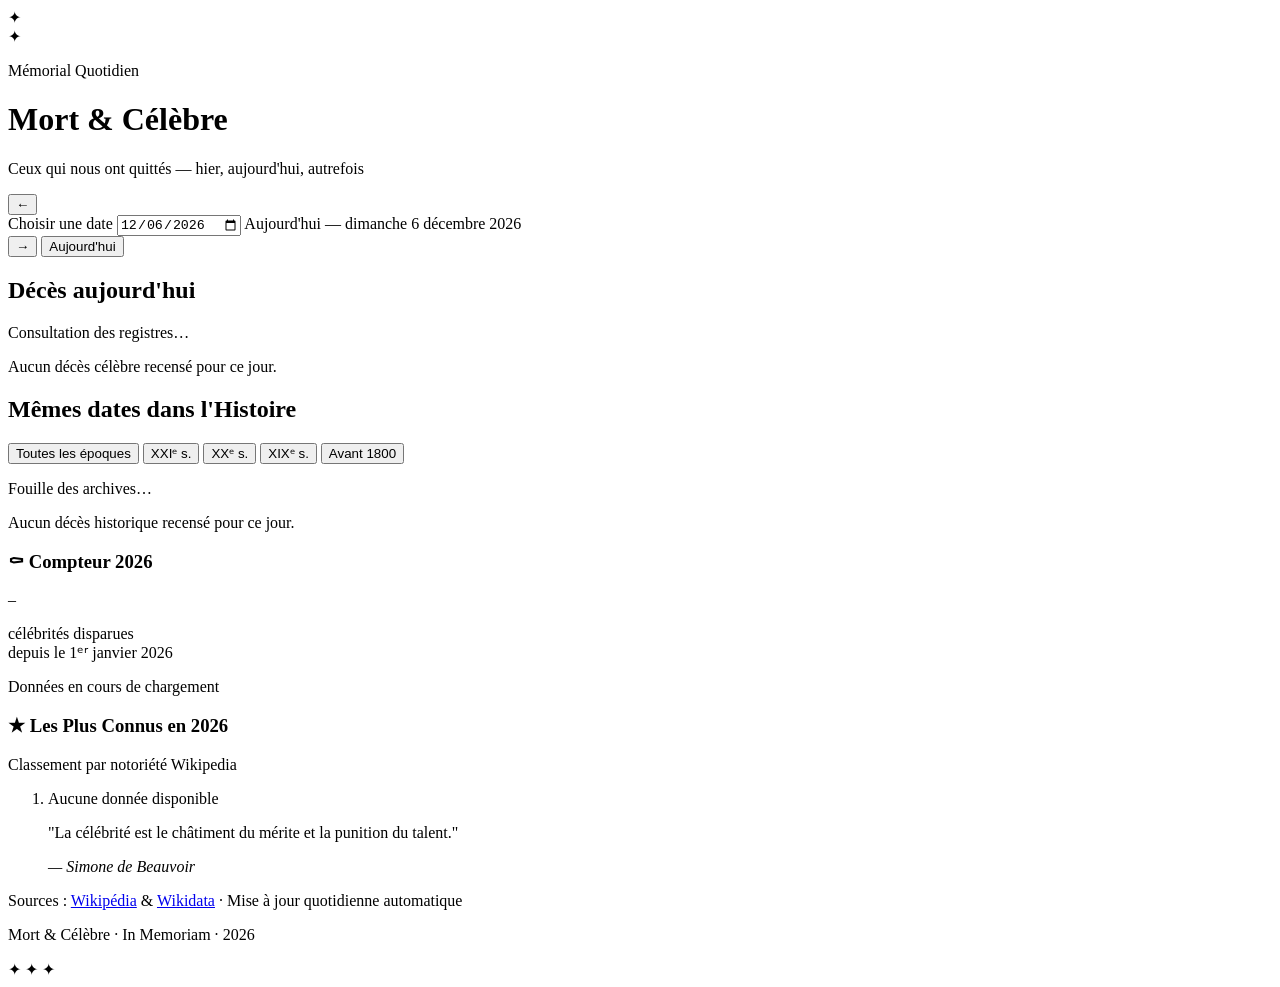
==== index.html @ 5ca5778a "Update index.html" ====
<!DOCTYPE html>
<html lang="fr">
<head>
  <meta charset="UTF-8" />
  <meta name="viewport" content="width=device-width, initial-scale=1.0" />
  <title>Mort &amp; Célèbre</title>
  <link rel="preconnect" href="https://fonts.googleapis.com" />
  <link rel="preconnect" href="https://fonts.gstatic.com" crossorigin />
  <link href="https://fonts.googleapis.com/css2?family=Playfair+Display:ital,wght@0,400;0,700;0,900;1,400;1,700&family=EB+Garamond:ital,wght@0,400;0,500;1,400&family=Cormorant+SC:wght@300;400;600&display=swap" rel="stylesheet" />
  <link rel="stylesheet" href="style.css" />
  <script async src="https://pagead2.googlesyndication.com/pagead/js/adsbygoogle.js?client=ca-pub-5509319064903881"
     crossorigin="anonymous"></script>
</head>
<body>

  <!-- Background texture -->
  <div class="noise-overlay"></div>

  <!-- HEADER -->
  <header class="site-header">
    <div class="header-ornament top-left">✦</div>
    <div class="header-ornament top-right">✦</div>
    <div class="header-rule"></div>
    <div class="header-inner">
      <p class="header-kicker">Mémorial Quotidien</p>
      <h1 class="site-title">Mort &amp; Célèbre</h1>
      <p class="header-sub">Ceux qui nous ont quittés — hier, aujourd'hui, autrefois</p>
    </div>
    <div class="header-rule"></div>
  </header>

  <!-- DATE SELECTOR BAR -->
  <nav class="date-nav">
    <div class="date-nav-inner">
      <button class="nav-btn" id="btn-prev" title="Jour précédent">&#8592;</button>
      <div class="date-display">
        <label for="date-picker" class="date-label">Choisir une date</label>
        <input type="date" id="date-picker" class="date-picker" />
        <span class="date-text" id="date-text"></span>
      </div>
      <button class="nav-btn" id="btn-next" title="Jour suivant">&#8594;</button>
      <button class="nav-btn today-btn" id="btn-today">Aujourd'hui</button>
    </div>
  </nav>

  <!-- MAIN LAYOUT -->
  <main class="main-layout">

    <!-- LEFT / CENTER COLUMN -->
    <section class="deaths-column">

      <!-- TODAY SECTION -->
      <div class="section-block" id="section-today">
        <div class="section-header">
          <div class="section-rule"></div>
          <h2 class="section-title" id="today-title">Décès aujourd'hui</h2>
          <div class="section-rule"></div>
        </div>
        <div class="loading-state" id="loading-today">
          <div class="coffin-spinner"></div>
          <p>Consultation des registres…</p>
        </div>
        <div class="cards-grid" id="cards-today"></div>
        <p class="empty-state hidden" id="empty-today">Aucun décès célèbre recensé pour ce jour.</p>
         <script>(adsbygoogle = window.adsbygoogle || []).push({});</script>
      </div>

     
      <!-- HISTORICAL SECTION -->
      <div class="section-block" id="section-history">
        <div class="section-header">
          <div class="section-rule"></div>
          <h2 class="section-title">Mêmes dates dans l'Histoire</h2>
          <div class="section-rule"></div>
        </div>
        <div class="year-filter" id="year-filter">
          <button class="year-btn active" data-century="all">Toutes les époques</button>
          <button class="year-btn" data-century="21">XXIᵉ s.</button>
          <button class="year-btn" data-century="20">XXᵉ s.</button>
          <button class="year-btn" data-century="19">XIXᵉ s.</button>
          <button class="year-btn" data-century="old">Avant 1800</button>
        </div>
        <div class="loading-state hidden" id="loading-history">
          <div class="coffin-spinner"></div>
          <p>Fouille des archives…</p>
        </div>
        <div class="timeline-list" id="timeline-history"></div>
        <p class="empty-state hidden" id="empty-history">Aucun décès historique recensé pour ce jour.</p>
      </div>

    </section>

  
    
    <aside class="sidebar">

      <!-- COUNTER 2026 -->
      <div class="sidebar-block counter-block">
        <h3 class="sidebar-title"><span class="sidebar-icon">⚰</span> Compteur 2026</h3>
        <div class="counter-display">
          <div class="counter-number" id="counter-2026">–</div>
          <p class="counter-label">célébrités disparues<br>depuis le 1ᵉʳ janvier 2026</p>
        </div>
        <div class="counter-bar-wrap">
          <div class="counter-bar" id="counter-bar"></div>
        </div>
        <p class="counter-note" id="counter-note">…</p>
      </div>

      <!-- RANKING -->
      <div class="sidebar-block ranking-block">
        <h3 class="sidebar-title"><span class="sidebar-icon">★</span> Les Plus Connus en 2026</h3>
        <p class="ranking-sub">Classement par notoriété Wikipedia</p>
        <ol class="ranking-list" id="ranking-list">
          <li class="ranking-loading">Chargement du panthéon…</li>
        </ol>
      </div>

      <!-- QUOTE -->
      <div class="sidebar-block quote-block">
        <blockquote class="memento-quote">
          <p>"La mort est le seul démocrate parfait. Elle traite chacun avec une égalité absolue."</p>
          <cite>— George Bernard Shaw</cite>
        </blockquote>
      </div>

    </aside>
  </main>

  <!-- FOOTER -->
  <footer class="site-footer">
    <div class="footer-rule"></div>
    <p>Sources : <a href="https://fr.wikipedia.org" target="_blank">Wikipédia</a> &amp; <a href="https://www.wikidata.org" target="_blank">Wikidata</a> · Mise à jour quotidienne automatique</p>
    <p class="footer-copy">Mort &amp; Célèbre · In Memoriam · <span id="footer-year"></span></p>
    <div class="footer-ornament">✦ ✦ ✦</div>
  </footer>

  <script src="app.js"></script>
</body>
</html>
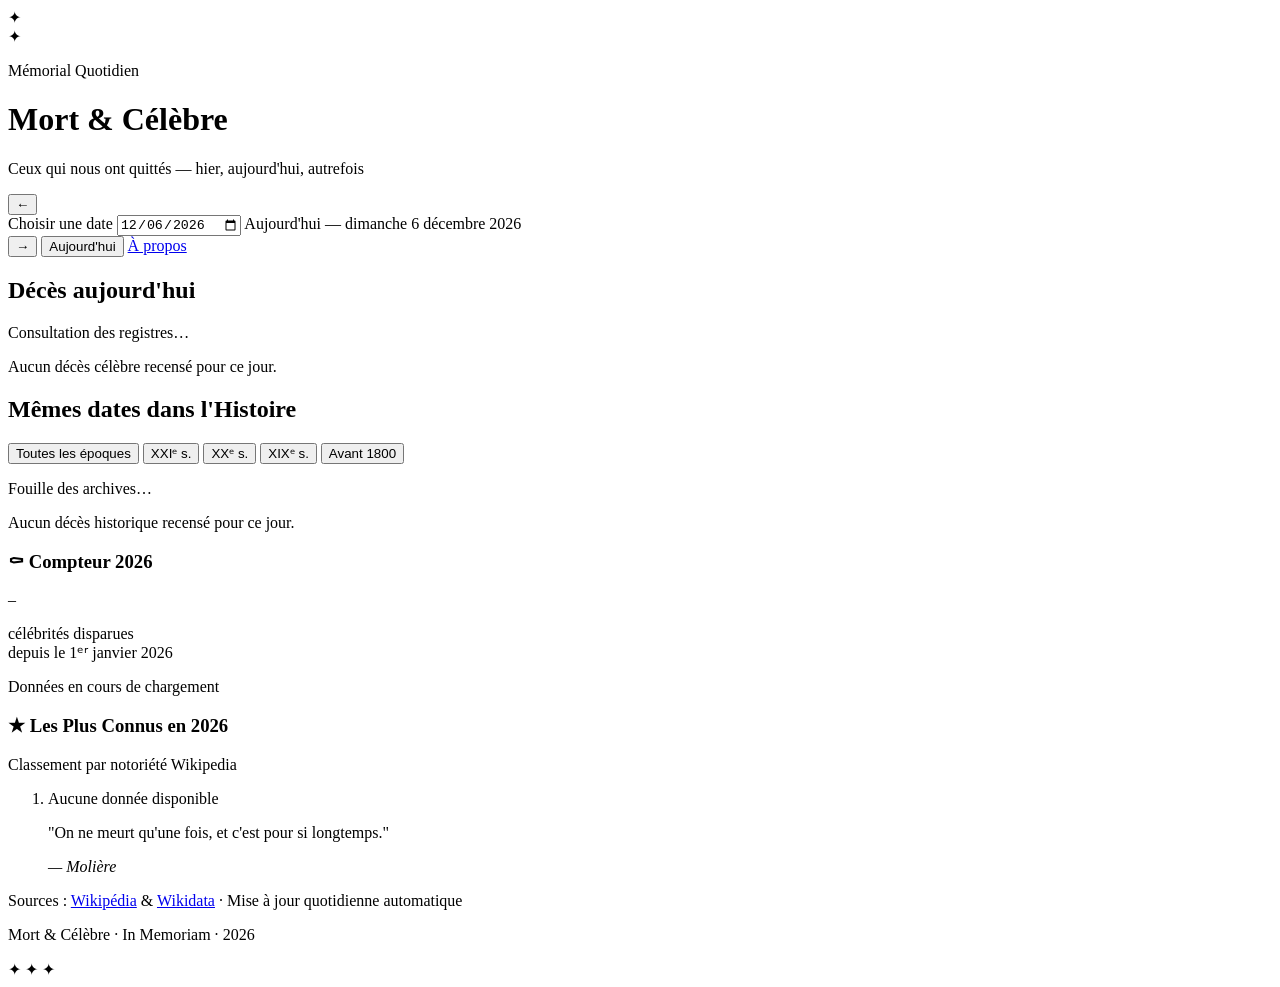
==== commit ddcd1263: "Add 'À propos' link to navigation" ====
--- a/index.html
+++ b/index.html
@@ -40,6 +40,7 @@
       </div>
       <button class="nav-btn" id="btn-next" title="Jour suivant">&#8594;</button>
       <button class="nav-btn today-btn" id="btn-today">Aujourd'hui</button>
+      <a href="a-propos.html" class="nav-btn about-btn">À propos</a>
     </div>
   </nav>
 
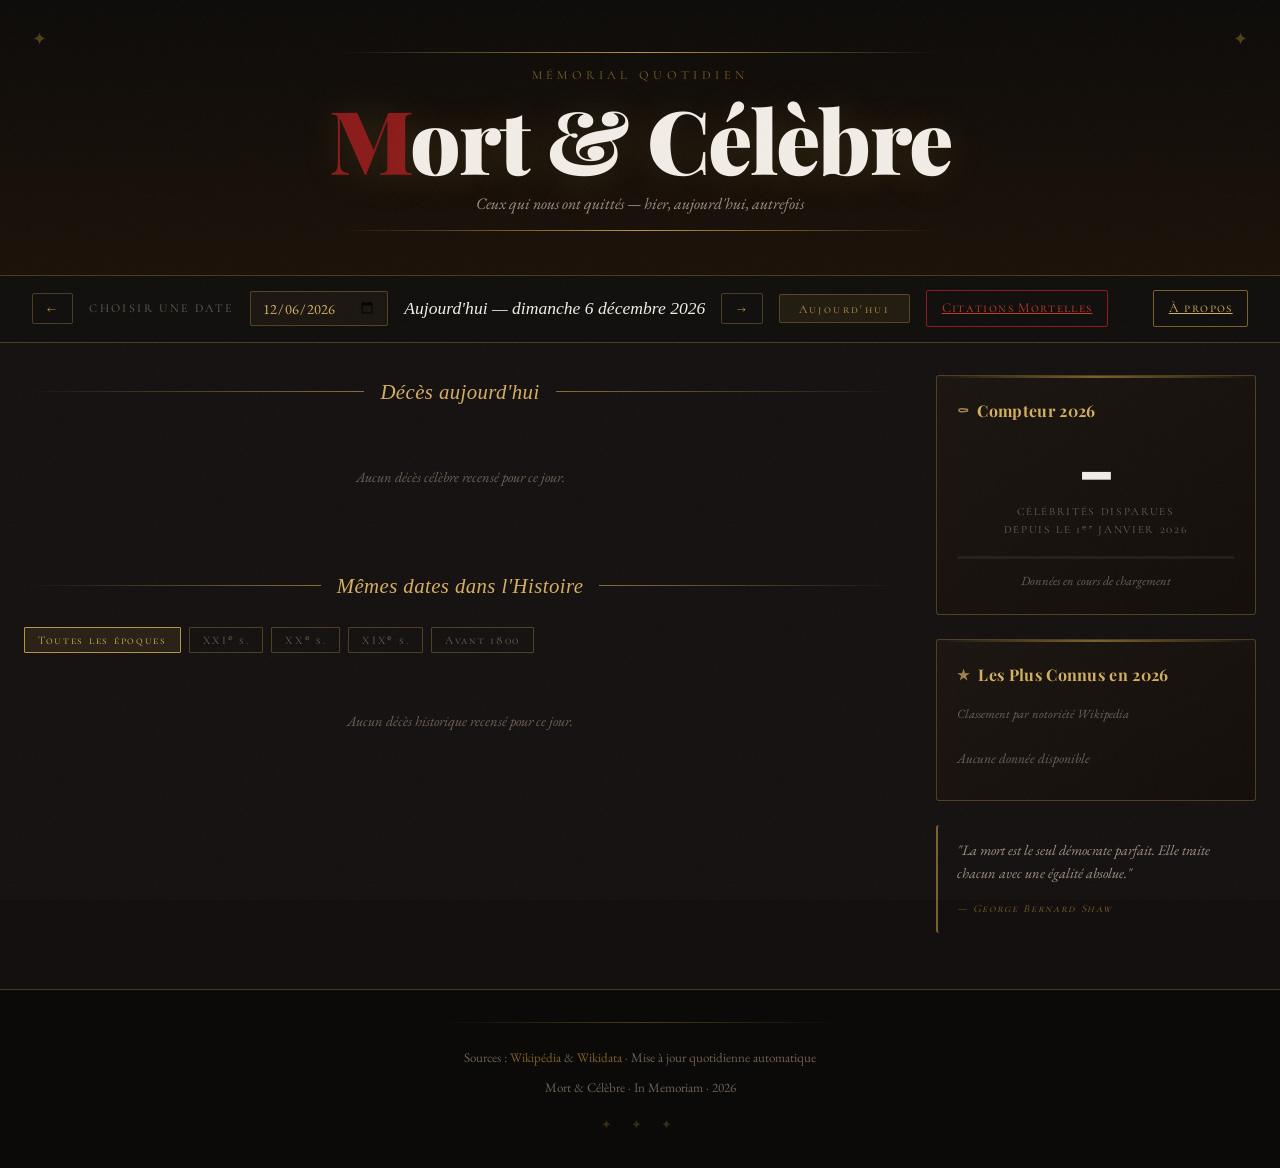
==== commit 706f3c58: "Add Google AdSense meta tag to index.html" ====
--- a/index.html
+++ b/index.html
@@ -1,6 +1,7 @@
 <!DOCTYPE html>
 <html lang="fr">
 <head>
+  <meta name="google-adsense-account" content="ca-pub-5509319064903881">
   <meta charset="UTF-8" />
   <meta name="viewport" content="width=device-width, initial-scale=1.0" />
   <title>Mort &amp; Célèbre</title>
@@ -40,6 +41,7 @@
       </div>
       <button class="nav-btn" id="btn-next" title="Jour suivant">&#8594;</button>
       <button class="nav-btn today-btn" id="btn-today">Aujourd'hui</button>
+      <a href="citations.html" class="nav-btn citations-btn">Citations Mortelles</a>
       <a href="a-propos.html" class="nav-btn about-btn">À propos</a>
     </div>
   </nav>
--- a/style.css
+++ b/style.css
@@ -0,0 +1,995 @@
+/* ============================================================
+   MORT & CÉLÈBRE — Stylesheet
+   Aesthetic: Luxury Necrology / Belle Époque Obituary
+   ============================================================ */
+
+:root {
+  --cream: #f2ede6;
+  --parchment: #e8dfc8;
+  --ink: #1a1410;
+  --dark-brown: #2c1f0f;
+  --gold: #b8943f;
+  --gold-light: #d4af60;
+  --gold-dim: #7a6128;
+  --red-death: #8b1a1a;
+  --red-light: #c0392b;
+  --gray: #6b6056;
+  --gray-light: #9e9082;
+  --border: rgba(184, 148, 63, 0.35);
+  --border-strong: rgba(184, 148, 63, 0.7);
+  --shadow: rgba(26, 20, 16, 0.25);
+  --font-display: 'Playfair Display', Georgia, serif;
+  --font-body: 'EB Garamond', Georgia, serif;
+  --font-sc: 'Cormorant SC', Georgia, serif;
+  --transition: 0.3s ease;
+}
+
+*, *::before, *::after { box-sizing: border-box; margin: 0; padding: 0; }
+
+html { scroll-behavior: smooth; }
+
+body {
+  background-color: #141010;
+  color: var(--cream);
+  font-family: var(--font-body);
+  font-size: 17px;
+  line-height: 1.65;
+  min-height: 100vh;
+  position: relative;
+  overflow-x: hidden;
+}
+
+/* Noise texture overlay */
+.noise-overlay {
+  position: fixed; inset: 0; pointer-events: none; z-index: 9999;
+  opacity: 0.04;
+  background-image: url("data:image/svg+xml,%3Csvg viewBox='0 0 256 256' xmlns='http://www.w3.org/2000/svg'%3E%3Cfilter id='noise'%3E%3CfeTurbulence type='fractalNoise' baseFrequency='0.9' numOctaves='4' stitchTiles='stitch'/%3E%3C/filter%3E%3Crect width='100%25' height='100%25' filter='url(%23noise)' opacity='1'/%3E%3C/svg%3E");
+  background-size: 180px;
+}
+
+/* ── HEADER ─────────────────────────────────────────── */
+.site-header {
+  text-align: center;
+  padding: 2.5rem 2rem 2rem;
+  background: linear-gradient(180deg, #0c0a08 0%, #1a1008 100%);
+  position: relative;
+  border-bottom: 1px solid var(--border);
+}
+
+.header-ornament {
+  position: absolute; top: 1.5rem;
+  color: var(--gold-dim); font-size: 1.1rem;
+  opacity: 0.6;
+}
+.header-ornament.top-left { left: 2rem; }
+.header-ornament.top-right { right: 2rem; }
+
+.header-rule {
+  height: 1px;
+  background: linear-gradient(90deg, transparent, var(--gold), transparent);
+  margin: 0.75rem auto;
+  max-width: 600px;
+}
+
+.header-kicker {
+  font-family: var(--font-sc);
+  font-size: 0.78rem;
+  letter-spacing: 0.35em;
+  color: var(--gold-dim);
+  text-transform: uppercase;
+  margin-bottom: 0.6rem;
+}
+
+.site-title {
+  font-family: var(--font-display);
+  font-size: clamp(2.8rem, 7vw, 5.5rem);
+  font-weight: 900;
+  line-height: 1;
+  letter-spacing: -0.02em;
+  color: var(--cream);
+  text-shadow: 0 2px 40px rgba(184,148,63,0.2);
+}
+.site-title::first-letter { color: var(--red-death); }
+
+.header-sub {
+  font-family: var(--font-body);
+  font-style: italic;
+  color: var(--gray-light);
+  font-size: 1rem;
+  margin-top: 0.5rem;
+}
+
+/* ── DATE NAV ────────────────────────────────────────── */
+.date-nav {
+  background: #100e0c;
+  border-bottom: 1px solid var(--border);
+  padding: 0.9rem 2rem;
+  position: sticky; top: 0; z-index: 100;
+  backdrop-filter: blur(8px);
+}
+
+.date-nav-inner {
+  max-width: 1300px;
+  margin: 0 auto;
+  display: flex;
+  align-items: center;
+  gap: 1rem;
+  justify-content: center;
+  flex-wrap: wrap;
+}
+
+.nav-btn {
+  background: transparent;
+  border: 1px solid var(--border);
+  color: var(--gold);
+  font-family: var(--font-sc);
+  font-size: 0.85rem;
+  letter-spacing: 0.1em;
+  padding: 0.4rem 0.9rem;
+  cursor: pointer;
+  transition: var(--transition);
+  border-radius: 2px;
+}
+.nav-btn:hover { background: var(--gold); color: var(--ink); border-color: var(--gold); }
+
+.today-btn {
+  font-size: 0.75rem;
+  letter-spacing: 0.2em;
+  padding: 0.4rem 1.2rem;
+  background: rgba(184,148,63,0.1);
+}
+
+.date-display {
+  display: flex; align-items: center; gap: 1rem; flex-wrap: wrap; justify-content: center;
+}
+
+.date-label {
+  font-family: var(--font-sc);
+  font-size: 0.75rem;
+  letter-spacing: 0.2em;
+  color: var(--gray);
+  text-transform: uppercase;
+}
+
+.date-picker {
+  background: #1a1510;
+  border: 1px solid var(--border);
+  color: var(--gold-light);
+  font-family: var(--font-body);
+  font-size: 0.9rem;
+  padding: 0.35rem 0.7rem;
+  border-radius: 2px;
+  outline: none;
+  cursor: pointer;
+}
+.date-picker:focus { border-color: var(--gold); }
+
+.date-text {
+  font-family: var(--font-display);
+  font-size: 1.1rem;
+  font-style: italic;
+  color: var(--cream);
+  min-width: 220px;
+  text-align: center;
+}
+
+/* ── MAIN LAYOUT ─────────────────────────────────────── */
+.main-layout {
+  max-width: 1300px;
+  margin: 0 auto;
+  padding: 2rem 1.5rem;
+  display: grid;
+  grid-template-columns: 1fr 320px;
+  gap: 2.5rem;
+  align-items: start;
+}
+
+@media (max-width: 960px) {
+  .main-layout { grid-template-columns: 1fr; }
+  .sidebar { display: contents; }
+  .counter-block, .ranking-block { order: -1; }
+}
+
+/* ── SECTION BLOCKS ──────────────────────────────────── */
+.section-block {
+  margin-bottom: 3rem;
+}
+
+.section-header {
+  display: flex; align-items: center; gap: 1rem;
+  margin-bottom: 1.5rem;
+}
+
+.section-rule {
+  flex: 1; height: 1px;
+  background: linear-gradient(90deg, transparent, var(--border-strong));
+}
+.section-rule:last-child {
+  background: linear-gradient(90deg, var(--border-strong), transparent);
+}
+
+.section-title {
+  font-family: var(--font-display);
+  font-size: 1.3rem;
+  font-weight: 400;
+  font-style: italic;
+  color: var(--gold-light);
+  white-space: nowrap;
+  letter-spacing: 0.02em;
+}
+
+/* ── LOADING ─────────────────────────────────────────── */
+.loading-state {
+  text-align: center;
+  padding: 3rem 1rem;
+  color: var(--gray);
+  font-style: italic;
+}
+
+.coffin-spinner {
+  width: 28px; height: 28px;
+  border: 2px solid var(--border);
+  border-top-color: var(--gold);
+  border-radius: 50%;
+  margin: 0 auto 1rem;
+  animation: spin 1.2s linear infinite;
+}
+@keyframes spin { to { transform: rotate(360deg); } }
+
+.hidden { display: none !important; }
+
+/* ── CARDS GRID (today's deaths) ─────────────────────── */
+.cards-grid {
+  display: grid;
+  grid-template-columns: repeat(auto-fill, minmax(240px, 1fr));
+  gap: 1.25rem;
+}
+
+.death-card {
+  background: linear-gradient(145deg, #1e1810, #150f0a);
+  border: 1px solid var(--border);
+  border-radius: 3px;
+  overflow: hidden;
+  transition: var(--transition);
+  cursor: pointer;
+  position: relative;
+  animation: fadeUp 0.5s ease both;
+}
+.death-card:hover {
+  border-color: var(--gold);
+  transform: translateY(-2px);
+  box-shadow: 0 8px 32px rgba(0,0,0,0.5), 0 0 0 1px var(--gold-dim);
+}
+
+@keyframes fadeUp {
+  from { opacity: 0; transform: translateY(12px); }
+  to   { opacity: 1; transform: translateY(0); }
+}
+
+.card-img-wrap {
+  height: 160px;
+  background: #0c0a08;
+  overflow: hidden;
+  display: flex; align-items: center; justify-content: center;
+  position: relative;
+}
+.card-img-wrap::after {
+  content: '';
+  position: absolute; inset: 0;
+  background: linear-gradient(to bottom, transparent 50%, rgba(14,10,6,0.9));
+}
+.card-img {
+  width: 100%; height: 100%;
+  object-fit: cover; object-position: top;
+  filter: grayscale(30%) contrast(1.05);
+  transition: transform 0.6s ease;
+}
+.death-card:hover .card-img { transform: scale(1.05); }
+.card-img-placeholder {
+  font-size: 3.5rem;
+  opacity: 0.18;
+  color: var(--gold);
+  font-family: var(--font-display);
+}
+
+.card-body { padding: 1rem; }
+
+.card-name {
+  font-family: var(--font-display);
+  font-size: 1.1rem;
+  font-weight: 700;
+  color: var(--cream);
+  margin-bottom: 0.2rem;
+  line-height: 1.2;
+}
+
+.card-dates {
+  font-family: var(--font-sc);
+  font-size: 0.72rem;
+  letter-spacing: 0.15em;
+  color: var(--gold-dim);
+  margin-bottom: 0.5rem;
+}
+
+.card-desc {
+  font-size: 0.85rem;
+  color: var(--gray-light);
+  font-style: italic;
+  line-height: 1.4;
+  display: -webkit-box;
+  -webkit-line-clamp: 3;
+  -webkit-box-orient: vertical;
+  overflow: hidden;
+}
+
+.card-tag {
+  display: inline-block;
+  margin-top: 0.6rem;
+  font-family: var(--font-sc);
+  font-size: 0.65rem;
+  letter-spacing: 0.18em;
+  color: var(--gold-dim);
+  border: 1px solid var(--gold-dim);
+  padding: 0.1rem 0.5rem;
+  border-radius: 1px;
+  opacity: 0.7;
+}
+
+/* ── YEAR FILTER ─────────────────────────────────────── */
+.year-filter {
+  display: flex; flex-wrap: wrap; gap: 0.5rem;
+  margin-bottom: 1.5rem;
+}
+
+.year-btn {
+  background: transparent;
+  border: 1px solid var(--border);
+  color: var(--gray);
+  font-family: var(--font-sc);
+  font-size: 0.72rem;
+  letter-spacing: 0.15em;
+  padding: 0.3rem 0.8rem;
+  cursor: pointer;
+  transition: var(--transition);
+  border-radius: 1px;
+}
+.year-btn:hover { color: var(--gold); border-color: var(--gold-dim); }
+.year-btn.active { background: rgba(184,148,63,0.12); color: var(--gold-light); border-color: var(--gold); }
+
+/* ── TIMELINE LIST (historical) ──────────────────────── */
+.timeline-list { position: relative; padding-left: 2rem; }
+.timeline-list::before {
+  content: '';
+  position: absolute;
+  left: 7px; top: 0; bottom: 0;
+  width: 1px;
+  background: linear-gradient(to bottom, var(--border), transparent);
+}
+
+.timeline-entry {
+  position: relative;
+  padding: 0 0 1.5rem 1.2rem;
+  animation: fadeUp 0.4s ease both;
+}
+.timeline-entry::before {
+  content: '';
+  position: absolute;
+  left: -1.63rem; top: 0.45rem;
+  width: 7px; height: 7px;
+  background: var(--gold-dim);
+  border-radius: 50%;
+  border: 2px solid #141010;
+  transition: var(--transition);
+}
+.timeline-entry:hover::before { background: var(--gold); }
+
+.timeline-year {
+  font-family: var(--font-sc);
+  font-size: 0.75rem;
+  letter-spacing: 0.2em;
+  color: var(--gold-dim);
+  margin-bottom: 0.2rem;
+}
+
+.timeline-name {
+  font-family: var(--font-display);
+  font-size: 1.05rem;
+  font-weight: 700;
+  color: var(--cream);
+  cursor: pointer;
+  transition: var(--transition);
+}
+.timeline-name:hover { color: var(--gold-light); }
+
+.timeline-info {
+  font-size: 0.85rem;
+  color: var(--gray);
+  font-style: italic;
+  margin-top: 0.1rem;
+}
+
+.timeline-age {
+  font-family: var(--font-sc);
+  font-size: 0.7rem;
+  color: var(--red-death);
+  letter-spacing: 0.12em;
+  opacity: 0.8;
+}
+
+/* ── SIDEBAR ─────────────────────────────────────────── */
+.sidebar { position: sticky; top: 72px; }
+
+.sidebar-block {
+  background: linear-gradient(145deg, #1a1410, #120d09);
+  border: 1px solid var(--border);
+  border-radius: 3px;
+  padding: 1.4rem 1.25rem;
+  margin-bottom: 1.5rem;
+  position: relative;
+}
+.sidebar-block::before {
+  content: '';
+  position: absolute; top: 0; left: 0; right: 0;
+  height: 2px;
+  background: linear-gradient(90deg, transparent, var(--gold-dim), transparent);
+}
+
+.sidebar-title {
+  font-family: var(--font-display);
+  font-size: 1rem;
+  font-weight: 700;
+  color: var(--gold-light);
+  letter-spacing: 0.02em;
+  margin-bottom: 1rem;
+  display: flex; align-items: center; gap: 0.5rem;
+}
+
+.sidebar-icon { font-size: 0.9rem; opacity: 0.7; }
+
+/* Counter */
+.counter-display { text-align: center; margin-bottom: 1rem; }
+
+.counter-number {
+  font-family: var(--font-display);
+  font-size: 3.5rem;
+  font-weight: 900;
+  color: var(--cream);
+  line-height: 1;
+  letter-spacing: -0.03em;
+}
+
+.counter-label {
+  font-family: var(--font-sc);
+  font-size: 0.7rem;
+  letter-spacing: 0.15em;
+  color: var(--gray);
+  text-transform: uppercase;
+  margin-top: 0.4rem;
+}
+
+.counter-bar-wrap {
+  height: 3px;
+  background: rgba(255,255,255,0.06);
+  border-radius: 2px;
+  overflow: hidden;
+  margin: 0.75rem 0;
+}
+.counter-bar {
+  height: 100%;
+  background: linear-gradient(90deg, var(--gold-dim), var(--gold));
+  border-radius: 2px;
+  transition: width 1.2s ease;
+  width: 0%;
+}
+
+.counter-note {
+  font-size: 0.78rem;
+  color: var(--gray);
+  font-style: italic;
+  text-align: center;
+}
+
+/* Ranking */
+.ranking-sub {
+  font-size: 0.78rem;
+  color: var(--gray);
+  font-style: italic;
+  margin-bottom: 0.9rem;
+}
+
+.ranking-list {
+  list-style: none;
+  counter-reset: rank;
+}
+
+.ranking-item {
+  counter-increment: rank;
+  display: flex; align-items: flex-start; gap: 0.6rem;
+  padding: 0.65rem 0;
+  border-bottom: 1px solid rgba(184,148,63,0.1);
+  animation: fadeUp 0.4s ease both;
+  cursor: pointer;
+  transition: var(--transition);
+}
+.ranking-item:last-child { border-bottom: none; }
+.ranking-item:hover { background: rgba(184,148,63,0.04); margin: 0 -1.25rem; padding: 0.65rem 1.25rem; }
+
+.ranking-item::before {
+  content: counter(rank);
+  font-family: var(--font-display);
+  font-size: 0.78rem;
+  font-weight: 700;
+  color: var(--gold-dim);
+  min-width: 1.4rem;
+  text-align: right;
+  padding-top: 0.05rem;
+  opacity: 0.6;
+}
+.ranking-item:nth-child(1)::before { color: var(--gold-light); opacity: 1; font-size: 0.9rem; }
+.ranking-item:nth-child(2)::before { opacity: 0.9; }
+.ranking-item:nth-child(3)::before { opacity: 0.8; }
+
+.rank-avatar {
+  width: 36px; height: 36px;
+  border-radius: 50%;
+  background: #0c0a08;
+  overflow: hidden;
+  flex-shrink: 0;
+  border: 1px solid var(--border);
+}
+.rank-avatar img { width: 100%; height: 100%; object-fit: cover; filter: grayscale(40%); }
+.rank-avatar-placeholder {
+  width: 100%; height: 100%;
+  display: flex; align-items: center; justify-content: center;
+  font-size: 1rem;
+  color: var(--gold-dim);
+  opacity: 0.5;
+}
+
+.rank-info { flex: 1; min-width: 0; }
+.rank-name {
+  font-family: var(--font-display);
+  font-size: 0.9rem;
+  font-weight: 700;
+  color: var(--cream);
+  line-height: 1.2;
+  white-space: nowrap;
+  overflow: hidden;
+  text-overflow: ellipsis;
+}
+.rank-detail {
+  font-size: 0.75rem;
+  color: var(--gray);
+  font-style: italic;
+}
+
+.ranking-loading {
+  color: var(--gray);
+  font-style: italic;
+  font-size: 0.85rem;
+  padding: 0.5rem 0;
+}
+
+/* Quote block */
+.quote-block { background: transparent; border: none; border-left: 2px solid var(--gold-dim); padding: 0.8rem 1.2rem; }
+.quote-block::before { display: none; }
+.memento-quote p {
+  font-family: var(--font-body);
+  font-style: italic;
+  font-size: 0.9rem;
+  color: var(--gray-light);
+  line-height: 1.6;
+  margin-bottom: 0.5rem;
+}
+.memento-quote cite {
+  font-family: var(--font-sc);
+  font-size: 0.7rem;
+  letter-spacing: 0.15em;
+  color: var(--gold-dim);
+}
+
+/* Empty state */
+.empty-state {
+  text-align: center;
+  padding: 2rem 1rem;
+  color: var(--gray);
+  font-style: italic;
+  font-size: 0.9rem;
+}
+
+/* ── FOOTER ──────────────────────────────────────────── */
+.site-footer {
+  text-align: center;
+  padding: 2rem;
+  border-top: 1px solid var(--border);
+  background: #0c0a08;
+  color: var(--gray);
+  font-size: 0.82rem;
+}
+.site-footer a { color: var(--gold-dim); text-decoration: none; }
+.site-footer a:hover { color: var(--gold); }
+.footer-rule { height: 1px; background: linear-gradient(90deg, transparent, var(--border), transparent); margin: 0 auto 1.5rem; max-width: 400px; }
+.footer-copy { margin-top: 0.5rem; }
+.footer-ornament { margin-top: 1rem; color: var(--gold-dim); letter-spacing: 0.5rem; opacity: 0.4; }
+
+/* ── MODAL ───────────────────────────────────────────── */
+.modal-backdrop {
+  position: fixed; inset: 0; z-index: 1000;
+  background: rgba(10,7,5,0.88);
+  backdrop-filter: blur(4px);
+  display: flex; align-items: center; justify-content: center;
+  padding: 2rem;
+  animation: fadeIn 0.2s ease;
+}
+@keyframes fadeIn { from { opacity: 0; } }
+
+.modal {
+  background: linear-gradient(145deg, #1e1810, #150f0a);
+  border: 1px solid var(--border);
+  border-radius: 4px;
+  max-width: 600px;
+  width: 100%;
+  max-height: 80vh;
+  overflow-y: auto;
+  position: relative;
+  animation: slideUp 0.3s ease;
+  box-shadow: 0 20px 80px rgba(0,0,0,0.8);
+}
+@keyframes slideUp { from { transform: translateY(20px); opacity: 0; } }
+
+.modal-close {
+  position: absolute; top: 1rem; right: 1rem;
+  background: transparent;
+  border: 1px solid var(--border);
+  color: var(--gray);
+  width: 32px; height: 32px;
+  border-radius: 2px;
+  cursor: pointer;
+  font-size: 1rem;
+  transition: var(--transition);
+  display: flex; align-items: center; justify-content: center;
+}
+.modal-close:hover { border-color: var(--gold); color: var(--gold); }
+
+.modal-img-wrap {
+  height: 220px; overflow: hidden; position: relative;
+  background: #0c0a08;
+}
+.modal-img-wrap::after {
+  content: '';
+  position: absolute; inset: 0;
+  background: linear-gradient(to bottom, transparent 40%, #1e1810);
+}
+.modal-img { width: 100%; height: 100%; object-fit: cover; object-position: top; filter: grayscale(20%); }
+
+.modal-body { padding: 1.5rem 1.75rem 2rem; }
+
+.modal-name {
+  font-family: var(--font-display);
+  font-size: 1.8rem;
+  font-weight: 900;
+  color: var(--cream);
+  margin-bottom: 0.3rem;
+}
+
+.modal-dates {
+  font-family: var(--font-sc);
+  font-size: 0.8rem;
+  letter-spacing: 0.2em;
+  color: var(--gold-dim);
+  margin-bottom: 1rem;
+}
+
+.modal-desc {
+  font-size: 0.95rem;
+  color: var(--gray-light);
+  line-height: 1.7;
+  font-style: italic;
+}
+
+.modal-link {
+  display: inline-block;
+  margin-top: 1.2rem;
+  font-family: var(--font-sc);
+  font-size: 0.75rem;
+  letter-spacing: 0.2em;
+  color: var(--gold);
+  text-decoration: none;
+  border-bottom: 1px solid var(--gold-dim);
+  padding-bottom: 0.1rem;
+  transition: var(--transition);
+}
+.modal-link:hover { color: var(--gold-light); border-color: var(--gold); }
+
+/* ── RESPONSIVE ──────────────────────────────────────── */
+@media (max-width: 640px) {
+  .cards-grid { grid-template-columns: 1fr; }
+  .site-title { font-size: 2.6rem; }
+  .date-text { min-width: auto; }
+}
+
+/* Scrollbar */
+::-webkit-scrollbar { width: 6px; }
+::-webkit-scrollbar-track { background: #0c0a08; }
+::-webkit-scrollbar-thumb { background: var(--gold-dim); border-radius: 3px; }
+::-webkit-scrollbar-thumb:hover { background: var(--gold); }
+
+
+
+/* ── BOUTON À PROPOS ─────────────────────────────────── */
+.about-btn {
+  margin-left: auto;
+  border-color: var(--gold-dim);
+  color: var(--gold-light);
+}
+.about-btn:hover {
+  background: var(--gold);
+  color: var(--ink);
+}
+.active-nav {
+  background: rgba(184,148,63,0.15);
+  border-color: var(--gold);
+  color: var(--gold-light);
+}
+
+/* ── PAGE À PROPOS ───────────────────────────────────── */
+.about-page-main {
+  max-width: 760px;
+  margin: 3rem auto;
+  padding: 0 1.5rem;
+}
+
+.about-article {
+  background: linear-gradient(145deg, #1e1810, #150f0a);
+  border: 1px solid var(--border);
+  border-radius: 4px;
+  padding: 2.5rem 3rem;
+}
+
+.about-body p {
+  font-family: var(--font-body);
+  font-size: 1.05rem;
+  color: var(--gray-light);
+  line-height: 1.9;
+  margin-bottom: 1.4rem;
+}
+
+.about-body p em {
+  color: var(--gold-light);
+  font-style: italic;
+}
+
+.about-divider {
+  height: 1px;
+  background: linear-gradient(90deg, transparent, var(--border), transparent);
+  margin: 2rem 0;
+}
+
+.about-meta {
+  font-family: var(--font-sc) !important;
+  font-size: 0.75rem !important;
+  letter-spacing: 0.1em;
+  color: var(--gray) !important;
+  margin-bottom: 0.5rem !important;
+}
+
+.about-meta a {
+  color: var(--gold-dim);
+  text-decoration: none;
+}
+.about-meta a:hover {
+  color: var(--gold);
+}
+
+
+
+/* ── BOUTON CITATIONS ────────────────────────────────── */
+.citations-btn {
+  border-color: var(--red-death);
+  color: #c0392b;
+}
+.citations-btn:hover {
+  background: var(--red-death);
+  color: var(--cream);
+  border-color: var(--red-death);
+}
+
+/* ── PAGE CITATIONS — HERO ───────────────────────────── */
+.citations-main {
+  max-width: 1100px;
+  margin: 0 auto;
+  padding: 2.5rem 1.5rem 4rem;
+}
+
+.citation-hero {
+  text-align: center;
+  padding: 3rem 2rem 2.5rem;
+  margin-bottom: 2.5rem;
+  background: linear-gradient(145deg, #1e1810, #150f0a);
+  border: 1px solid var(--border);
+  border-radius: 4px;
+  position: relative;
+  overflow: hidden;
+}
+.citation-hero::before {
+  content: '❝';
+  position: absolute;
+  top: -0.5rem;
+  left: 1.5rem;
+  font-size: 8rem;
+  color: var(--red-death);
+  opacity: 0.06;
+  font-family: var(--font-display);
+  line-height: 1;
+  pointer-events: none;
+}
+
+.citation-hero-label {
+  font-family: var(--font-sc);
+  font-size: 0.72rem;
+  letter-spacing: 0.35em;
+  color: var(--gold-dim);
+  text-transform: uppercase;
+  margin-bottom: 1.5rem;
+}
+
+.citation-hero-quote {
+  max-width: 740px;
+  margin: 0 auto 1.5rem;
+}
+
+#hero-text {
+  font-family: var(--font-display);
+  font-size: clamp(1.2rem, 2.5vw, 1.6rem);
+  font-style: italic;
+  color: var(--cream);
+  line-height: 1.6;
+  margin-bottom: 1rem;
+  transition: opacity 0.25s ease;
+}
+
+#hero-author {
+  display: block;
+  font-family: var(--font-sc);
+  font-size: 0.85rem;
+  letter-spacing: 0.2em;
+  color: var(--gold-light);
+  transition: opacity 0.25s ease;
+}
+
+.citation-shuffle-btn {
+  background: transparent;
+  border: 1px solid var(--border);
+  color: var(--gray);
+  font-family: var(--font-sc);
+  font-size: 0.72rem;
+  letter-spacing: 0.2em;
+  padding: 0.45rem 1.2rem;
+  cursor: pointer;
+  transition: var(--transition);
+  border-radius: 2px;
+  margin-top: 0.5rem;
+}
+.citation-shuffle-btn:hover {
+  border-color: var(--gold);
+  color: var(--gold);
+}
+
+/* ── RECHERCHE ───────────────────────────────────────── */
+.citations-search-wrap {
+  margin-bottom: 1.2rem;
+}
+.citations-search-inner {
+  position: relative;
+  max-width: 560px;
+  margin: 0 auto;
+}
+.citations-search {
+  width: 100%;
+  background: #1a1510;
+  border: 1px solid var(--border);
+  color: var(--cream);
+  font-family: var(--font-body);
+  font-size: 1rem;
+  padding: 0.65rem 3.5rem 0.65rem 1rem;
+  border-radius: 2px;
+  outline: none;
+  transition: var(--transition);
+}
+.citations-search:focus {
+  border-color: var(--gold);
+  background: #201a12;
+}
+.citations-search::placeholder { color: var(--gray); font-style: italic; }
+.search-icon {
+  position: absolute;
+  right: 1rem; top: 50%;
+  transform: translateY(-50%);
+  font-size: 0.9rem;
+  opacity: 0.4;
+  pointer-events: none;
+}
+.search-count {
+  position: absolute;
+  right: 2.8rem; top: 50%;
+  transform: translateY(-50%);
+  font-family: var(--font-sc);
+  font-size: 0.65rem;
+  letter-spacing: 0.15em;
+  color: var(--gold-dim);
+  pointer-events: none;
+}
+
+/* ── FILTRES THÈMES ──────────────────────────────────── */
+.citations-filters {
+  display: flex;
+  flex-wrap: wrap;
+  gap: 0.5rem;
+  justify-content: center;
+  margin-bottom: 2rem;
+}
+
+/* ── GRILLE CITATIONS ────────────────────────────────── */
+.citations-grid {
+  display: grid;
+  grid-template-columns: repeat(auto-fill, minmax(300px, 1fr));
+  gap: 1.25rem;
+}
+
+.citation-card {
+  background: linear-gradient(145deg, #1e1810, #150f0a);
+  border: 1px solid var(--border);
+  border-radius: 3px;
+  padding: 1.5rem 1.4rem 1.1rem;
+  cursor: pointer;
+  transition: var(--transition);
+  animation: fadeUp 0.4s ease both;
+  display: flex;
+  flex-direction: column;
+  justify-content: space-between;
+  gap: 1rem;
+  position: relative;
+}
+.citation-card::before {
+  content: '❝';
+  position: absolute;
+  top: 0.4rem;
+  right: 0.8rem;
+  font-size: 2.5rem;
+  color: var(--red-death);
+  opacity: 0.07;
+  font-family: var(--font-display);
+  line-height: 1;
+  pointer-events: none;
+}
+.citation-card:hover {
+  border-color: var(--gold-dim);
+  transform: translateY(-2px);
+  box-shadow: 0 8px 28px rgba(0,0,0,0.45);
+}
+
+.citation-card-quote {
+  font-family: var(--font-body);
+  font-style: italic;
+  font-size: 0.95rem;
+  color: var(--cream);
+  line-height: 1.7;
+  flex: 1;
+}
+
+.citation-card-footer {
+  display: flex;
+  align-items: center;
+  justify-content: space-between;
+  gap: 0.5rem;
+  flex-wrap: wrap;
+  padding-top: 0.75rem;
+  border-top: 1px solid rgba(184,148,63,0.12);
+}
+
+.citation-card-author {
+  font-family: var(--font-sc);
+  font-size: 0.75rem;
+  letter-spacing: 0.12em;
+  color: var(--gold-light);
+}
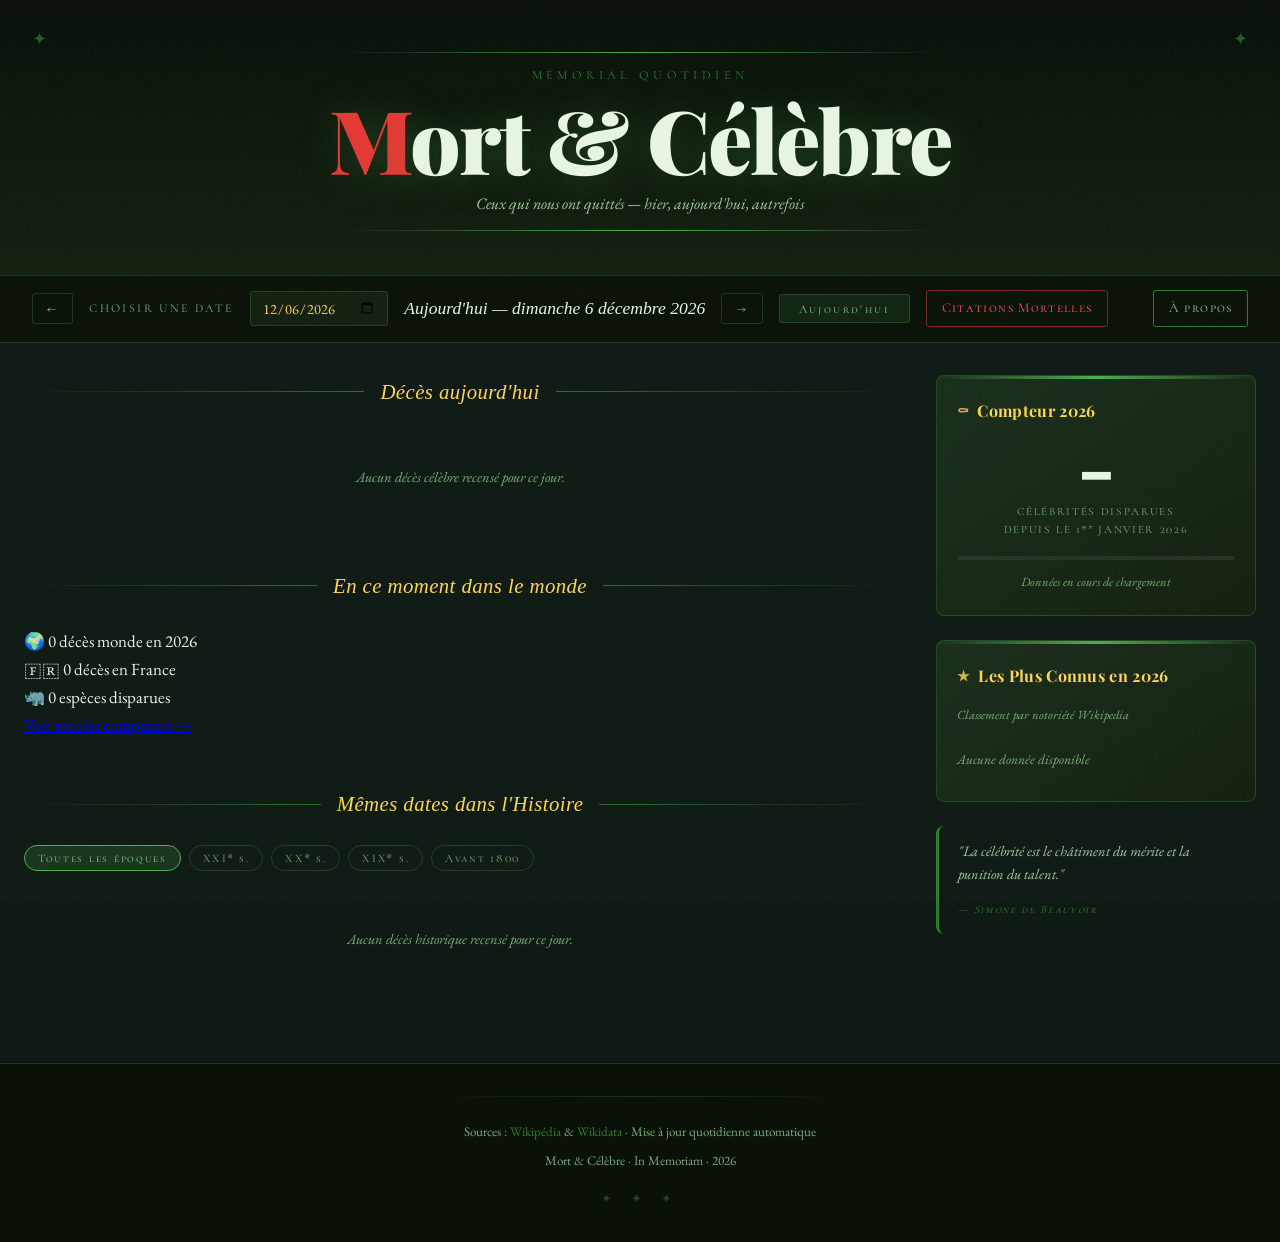
==== commit 205cbd5a: "Update index.html" ====
--- a/index.html
+++ b/index.html
@@ -1,143 +1,170 @@
-<!DOCTYPE html>
-<html lang="fr">
-<head>
-  <meta name="google-adsense-account" content="ca-pub-5509319064903881">
-  <meta charset="UTF-8" />
-  <meta name="viewport" content="width=device-width, initial-scale=1.0" />
-  <title>Mort &amp; Célèbre</title>
-  <link rel="preconnect" href="https://fonts.googleapis.com" />
-  <link rel="preconnect" href="https://fonts.gstatic.com" crossorigin />
-  <link href="https://fonts.googleapis.com/css2?family=Playfair+Display:ital,wght@0,400;0,700;0,900;1,400;1,700&family=EB+Garamond:ital,wght@0,400;0,500;1,400&family=Cormorant+SC:wght@300;400;600&display=swap" rel="stylesheet" />
-  <link rel="stylesheet" href="style.css" />
-  <script async src="https://pagead2.googlesyndication.com/pagead/js/adsbygoogle.js?client=ca-pub-5509319064903881"
-     crossorigin="anonymous"></script>
-</head>
-<body>
-
-  <!-- Background texture -->
-  <div class="noise-overlay"></div>
-
-  <!-- HEADER -->
-  <header class="site-header">
-    <div class="header-ornament top-left">✦</div>
-    <div class="header-ornament top-right">✦</div>
-    <div class="header-rule"></div>
-    <div class="header-inner">
-      <p class="header-kicker">Mémorial Quotidien</p>
-      <h1 class="site-title">Mort &amp; Célèbre</h1>
-      <p class="header-sub">Ceux qui nous ont quittés — hier, aujourd'hui, autrefois</p>
-    </div>
-    <div class="header-rule"></div>
-  </header>
-
-  <!-- DATE SELECTOR BAR -->
-  <nav class="date-nav">
-    <div class="date-nav-inner">
-      <button class="nav-btn" id="btn-prev" title="Jour précédent">&#8592;</button>
-      <div class="date-display">
-        <label for="date-picker" class="date-label">Choisir une date</label>
-        <input type="date" id="date-picker" class="date-picker" />
-        <span class="date-text" id="date-text"></span>
-      </div>
-      <button class="nav-btn" id="btn-next" title="Jour suivant">&#8594;</button>
-      <button class="nav-btn today-btn" id="btn-today">Aujourd'hui</button>
-      <a href="citations.html" class="nav-btn citations-btn">Citations Mortelles</a>
-      <a href="a-propos.html" class="nav-btn about-btn">À propos</a>
-    </div>
-  </nav>
-
-  <!-- MAIN LAYOUT -->
-  <main class="main-layout">
-
-    <!-- LEFT / CENTER COLUMN -->
-    <section class="deaths-column">
-
-      <!-- TODAY SECTION -->
-      <div class="section-block" id="section-today">
-        <div class="section-header">
-          <div class="section-rule"></div>
-          <h2 class="section-title" id="today-title">Décès aujourd'hui</h2>
-          <div class="section-rule"></div>
-        </div>
-        <div class="loading-state" id="loading-today">
-          <div class="coffin-spinner"></div>
-          <p>Consultation des registres…</p>
-        </div>
-        <div class="cards-grid" id="cards-today"></div>
-        <p class="empty-state hidden" id="empty-today">Aucun décès célèbre recensé pour ce jour.</p>
-         <script>(adsbygoogle = window.adsbygoogle || []).push({});</script>
-      </div>
-
-     
-      <!-- HISTORICAL SECTION -->
-      <div class="section-block" id="section-history">
-        <div class="section-header">
-          <div class="section-rule"></div>
-          <h2 class="section-title">Mêmes dates dans l'Histoire</h2>
-          <div class="section-rule"></div>
-        </div>
-        <div class="year-filter" id="year-filter">
-          <button class="year-btn active" data-century="all">Toutes les époques</button>
-          <button class="year-btn" data-century="21">XXIᵉ s.</button>
-          <button class="year-btn" data-century="20">XXᵉ s.</button>
-          <button class="year-btn" data-century="19">XIXᵉ s.</button>
-          <button class="year-btn" data-century="old">Avant 1800</button>
-        </div>
-        <div class="loading-state hidden" id="loading-history">
-          <div class="coffin-spinner"></div>
-          <p>Fouille des archives…</p>
-        </div>
-        <div class="timeline-list" id="timeline-history"></div>
-        <p class="empty-state hidden" id="empty-history">Aucun décès historique recensé pour ce jour.</p>
-      </div>
-
-    </section>
-
-  
-    
-    <aside class="sidebar">
-
-      <!-- COUNTER 2026 -->
-      <div class="sidebar-block counter-block">
-        <h3 class="sidebar-title"><span class="sidebar-icon">⚰</span> Compteur 2026</h3>
-        <div class="counter-display">
-          <div class="counter-number" id="counter-2026">–</div>
-          <p class="counter-label">célébrités disparues<br>depuis le 1ᵉʳ janvier 2026</p>
-        </div>
-        <div class="counter-bar-wrap">
-          <div class="counter-bar" id="counter-bar"></div>
-        </div>
-        <p class="counter-note" id="counter-note">…</p>
-      </div>
-
-      <!-- RANKING -->
-      <div class="sidebar-block ranking-block">
-        <h3 class="sidebar-title"><span class="sidebar-icon">★</span> Les Plus Connus en 2026</h3>
-        <p class="ranking-sub">Classement par notoriété Wikipedia</p>
-        <ol class="ranking-list" id="ranking-list">
-          <li class="ranking-loading">Chargement du panthéon…</li>
-        </ol>
-      </div>
-
-      <!-- QUOTE -->
-      <div class="sidebar-block quote-block">
-        <blockquote class="memento-quote">
-          <p>"La mort est le seul démocrate parfait. Elle traite chacun avec une égalité absolue."</p>
-          <cite>— George Bernard Shaw</cite>
-        </blockquote>
-      </div>
-
-    </aside>
-  </main>
-
-  <!-- FOOTER -->
-  <footer class="site-footer">
-    <div class="footer-rule"></div>
-    <p>Sources : <a href="https://fr.wikipedia.org" target="_blank">Wikipédia</a> &amp; <a href="https://www.wikidata.org" target="_blank">Wikidata</a> · Mise à jour quotidienne automatique</p>
-    <p class="footer-copy">Mort &amp; Célèbre · In Memoriam · <span id="footer-year"></span></p>
-    <div class="footer-ornament">✦ ✦ ✦</div>
-  </footer>
-
-  <script src="app.js"></script>
-</body>
-</html>
+<!DOCTYPE html>
+<html lang="fr">
+<head>
+  <meta name="google-adsense-account" content="ca-pub-5509319064903881">
+  <meta charset="UTF-8" />
+  <meta name="viewport" content="width=device-width, initial-scale=1.0" />
+  <title>Mort &amp; Célèbre</title>
+  <link rel="preconnect" href="https://fonts.googleapis.com" />
+  <link rel="preconnect" href="https://fonts.gstatic.com" crossorigin />
+  <link href="https://fonts.googleapis.com/css2?family=Playfair+Display:ital,wght@0,400;0,700;0,900;1,400;1,700&family=EB+Garamond:ital,wght@0,400;0,500;1,400&family=Cormorant+SC:wght@300;400;600&display=swap" rel="stylesheet" />
+  <link rel="stylesheet" href="style.css" />
+  <script async src="https://pagead2.googlesyndication.com/pagead/js/adsbygoogle.js?client=ca-pub-5509319064903881"
+     crossorigin="anonymous"></script>
+</head>
+<body>
+
+  <!-- Background texture -->
+  <div class="noise-overlay"></div>
+
+  <!-- HEADER -->
+  <header class="site-header">
+    <div class="header-ornament top-left">✦</div>
+    <div class="header-ornament top-right">✦</div>
+    <div class="header-rule"></div>
+    <div class="header-inner">
+      <p class="header-kicker">Mémorial Quotidien</p>
+      <h1 class="site-title">Mort &amp; Célèbre</h1>
+      <p class="header-sub">Ceux qui nous ont quittés — hier, aujourd'hui, autrefois</p>
+    </div>
+    <div class="header-rule"></div>
+  </header>
+
+  <!-- DATE SELECTOR BAR -->
+  <nav class="date-nav">
+    <div class="date-nav-inner">
+      <button class="nav-btn" id="btn-prev" title="Jour précédent">&#8592;</button>
+      <div class="date-display">
+        <label for="date-picker" class="date-label">Choisir une date</label>
+        <input type="date" id="date-picker" class="date-picker" />
+        <span class="date-text" id="date-text"></span>
+      </div>
+      <button class="nav-btn" id="btn-next" title="Jour suivant">&#8594;</button>
+      <button class="nav-btn today-btn" id="btn-today">Aujourd'hui</button>
+      <a href="citations.html" class="nav-btn citations-btn">Citations Mortelles</a>
+      <a href="a-propos.html" class="nav-btn about-btn">À propos</a>
+    </div>
+  </nav>
+
+  <!-- MAIN LAYOUT -->
+  <main class="main-layout">
+
+    <!-- LEFT / CENTER COLUMN -->
+    <section class="deaths-column">
+
+      <!-- TODAY SECTION -->
+      <div class="section-block" id="section-today">
+        <div class="section-header">
+          <div class="section-rule"></div>
+          <h2 class="section-title" id="today-title">Décès aujourd'hui</h2>
+          <div class="section-rule"></div>
+        </div>
+        <div class="loading-state" id="loading-today">
+          <div class="coffin-spinner"></div>
+          <p>Consultation des registres…</p>
+        </div>
+        <div class="cards-grid" id="cards-today"></div>
+        <p class="empty-state hidden" id="empty-today">Aucun décès célèbre recensé pour ce jour.</p>
+         <script>(adsbygoogle = window.adsbygoogle || []).push({});</script>
+      </div>
+
+     <!-- COMPTEURS TEMPS RÉEL -->
+<div class="section-block">
+  <div class="section-header">
+    <div class="section-rule"></div>
+    <h2 class="section-title">En ce moment dans le monde</h2>
+    <div class="section-rule"></div>
+  </div>
+  <div class="mini-compteurs">
+    <div class="mini-c" id="mc-world">
+      <span class="mini-c-icon">🌍</span>
+      <span class="mini-c-val" id="mc-world-val">0</span>
+      <span class="mini-c-label">décès monde en 2026</span>
+    </div>
+    <div class="mini-c" id="mc-france">
+      <span class="mini-c-icon">🇫🇷</span>
+      <span class="mini-c-val" id="mc-france-val">0</span>
+      <span class="mini-c-label">décès en France</span>
+    </div>
+    <div class="mini-c" id="mc-species">
+      <span class="mini-c-icon">🦏</span>
+      <span class="mini-c-val" id="mc-species-val">0</span>
+      <span class="mini-c-label">espèces disparues</span>
+    </div>
+  </div>
+  <a href="compteurs.html" class="compteurs-link-btn">
+    Voir tous les compteurs →
+  </a>
+</div>
+      <!-- HISTORICAL SECTION -->
+      <div class="section-block" id="section-history">
+        <div class="section-header">
+          <div class="section-rule"></div>
+          <h2 class="section-title">Mêmes dates dans l'Histoire</h2>
+          <div class="section-rule"></div>
+        </div>
+        <div class="year-filter" id="year-filter">
+          <button class="year-btn active" data-century="all">Toutes les époques</button>
+          <button class="year-btn" data-century="21">XXIᵉ s.</button>
+          <button class="year-btn" data-century="20">XXᵉ s.</button>
+          <button class="year-btn" data-century="19">XIXᵉ s.</button>
+          <button class="year-btn" data-century="old">Avant 1800</button>
+        </div>
+        <div class="loading-state hidden" id="loading-history">
+          <div class="coffin-spinner"></div>
+          <p>Fouille des archives…</p>
+        </div>
+        <div class="timeline-list" id="timeline-history"></div>
+        <p class="empty-state hidden" id="empty-history">Aucun décès historique recensé pour ce jour.</p>
+      </div>
+
+    </section>
+
+  
+    
+    <aside class="sidebar">
+
+      <!-- COUNTER 2026 -->
+      <div class="sidebar-block counter-block">
+        <h3 class="sidebar-title"><span class="sidebar-icon">⚰</span> Compteur 2026</h3>
+        <div class="counter-display">
+          <div class="counter-number" id="counter-2026">–</div>
+          <p class="counter-label">célébrités disparues<br>depuis le 1ᵉʳ janvier 2026</p>
+        </div>
+        <div class="counter-bar-wrap">
+          <div class="counter-bar" id="counter-bar"></div>
+        </div>
+        <p class="counter-note" id="counter-note">…</p>
+      </div>
+
+      <!-- RANKING -->
+      <div class="sidebar-block ranking-block">
+        <h3 class="sidebar-title"><span class="sidebar-icon">★</span> Les Plus Connus en 2026</h3>
+        <p class="ranking-sub">Classement par notoriété Wikipedia</p>
+        <ol class="ranking-list" id="ranking-list">
+          <li class="ranking-loading">Chargement du panthéon…</li>
+        </ol>
+      </div>
+
+      <!-- QUOTE -->
+      <div class="sidebar-block quote-block">
+        <blockquote class="memento-quote">
+          <p>"La mort est le seul démocrate parfait. Elle traite chacun avec une égalité absolue."</p>
+          <cite>— George Bernard Shaw</cite>
+        </blockquote>
+      </div>
+
+    </aside>
+  </main>
+
+  <!-- FOOTER -->
+  <footer class="site-footer">
+    <div class="footer-rule"></div>
+    <p>Sources : <a href="https://fr.wikipedia.org" target="_blank">Wikipédia</a> &amp; <a href="https://www.wikidata.org" target="_blank">Wikidata</a> · Mise à jour quotidienne automatique</p>
+    <p class="footer-copy">Mort &amp; Célèbre · In Memoriam · <span id="footer-year"></span></p>
+    <div class="footer-ornament">✦ ✦ ✦</div>
+  </footer>
+
+  <script src="app.js"></script>
+</body>
+</html>
--- a/style.css
+++ b/style.css
@@ -1,23 +1,26 @@
 /* ============================================================
    MORT & CÉLÈBRE — Stylesheet
-   Aesthetic: Luxury Necrology / Belle Époque Obituary
+   Palette D : Forêt & Or chaud — Émeraude · Or · Vermillon
    ============================================================ */
 
 :root {
-  --cream: #f2ede6;
-  --parchment: #e8dfc8;
-  --ink: #1a1410;
-  --dark-brown: #2c1f0f;
-  --gold: #b8943f;
-  --gold-light: #d4af60;
-  --gold-dim: #7a6128;
-  --red-death: #8b1a1a;
-  --red-light: #c0392b;
-  --gray: #6b6056;
-  --gray-light: #9e9082;
-  --border: rgba(184, 148, 63, 0.35);
-  --border-strong: rgba(184, 148, 63, 0.7);
-  --shadow: rgba(26, 20, 16, 0.25);
+  --cream: #e8f5e4;
+  --parchment: #d4ecce;
+  --ink: #0f1a14;
+  --dark-green: #142010;
+  --gold: #ffb300;
+  --gold-light: #ffd54f;
+  --gold-dim: #c68400;
+  --red-death: #e53935;
+  --red-light: #ff5252;
+  --green: #4caf50;
+  --green-light: #81c784;
+  --green-dim: #2e7d32;
+  --gray: #7aad7a;
+  --gray-light: #a5c8a0;
+  --border: rgba(76, 175, 80, 0.25);
+  --border-strong: rgba(76, 175, 80, 0.55);
+  --shadow: rgba(15, 26, 20, 0.35);
   --font-display: 'Playfair Display', Georgia, serif;
   --font-body: 'EB Garamond', Georgia, serif;
   --font-sc: 'Cormorant SC', Georgia, serif;
@@ -25,11 +28,10 @@
 }
 
 *, *::before, *::after { box-sizing: border-box; margin: 0; padding: 0; }
-
 html { scroll-behavior: smooth; }
 
 body {
-  background-color: #141010;
+  background-color: #0f1a14;
   color: var(--cream);
   font-family: var(--font-body);
   font-size: 17px;
@@ -39,10 +41,9 @@
   overflow-x: hidden;
 }
 
-/* Noise texture overlay */
 .noise-overlay {
   position: fixed; inset: 0; pointer-events: none; z-index: 9999;
-  opacity: 0.04;
+  opacity: 0.03;
   background-image: url("data:image/svg+xml,%3Csvg viewBox='0 0 256 256' xmlns='http://www.w3.org/2000/svg'%3E%3Cfilter id='noise'%3E%3CfeTurbulence type='fractalNoise' baseFrequency='0.9' numOctaves='4' stitchTiles='stitch'/%3E%3C/filter%3E%3Crect width='100%25' height='100%25' filter='url(%23noise)' opacity='1'/%3E%3C/svg%3E");
   background-size: 180px;
 }
@@ -51,22 +52,21 @@
 .site-header {
   text-align: center;
   padding: 2.5rem 2rem 2rem;
-  background: linear-gradient(180deg, #0c0a08 0%, #1a1008 100%);
+  background: linear-gradient(180deg, #081008 0%, #142010 100%);
   position: relative;
   border-bottom: 1px solid var(--border);
 }
 
 .header-ornament {
   position: absolute; top: 1.5rem;
-  color: var(--gold-dim); font-size: 1.1rem;
-  opacity: 0.6;
+  color: var(--green-dim); font-size: 1.1rem; opacity: 0.7;
 }
 .header-ornament.top-left { left: 2rem; }
 .header-ornament.top-right { right: 2rem; }
 
 .header-rule {
   height: 1px;
-  background: linear-gradient(90deg, transparent, var(--gold), transparent);
+  background: linear-gradient(90deg, transparent, var(--green), transparent);
   margin: 0.75rem auto;
   max-width: 600px;
 }
@@ -75,7 +75,7 @@
   font-family: var(--font-sc);
   font-size: 0.78rem;
   letter-spacing: 0.35em;
-  color: var(--gold-dim);
+  color: var(--green-dim);
   text-transform: uppercase;
   margin-bottom: 0.6rem;
 }
@@ -87,7 +87,7 @@
   line-height: 1;
   letter-spacing: -0.02em;
   color: var(--cream);
-  text-shadow: 0 2px 40px rgba(184,148,63,0.2);
+  text-shadow: 0 2px 40px rgba(76,175,80,0.3);
 }
 .site-title::first-letter { color: var(--red-death); }
 
@@ -101,7 +101,7 @@
 
 /* ── DATE NAV ────────────────────────────────────────── */
 .date-nav {
-  background: #100e0c;
+  background: #0a1208;
   border-bottom: 1px solid var(--border);
   padding: 0.9rem 2rem;
   position: sticky; top: 0; z-index: 100;
@@ -121,26 +121,56 @@
 .nav-btn {
   background: transparent;
   border: 1px solid var(--border);
-  color: var(--gold);
+  color: var(--green-light);
   font-family: var(--font-sc);
   font-size: 0.85rem;
   letter-spacing: 0.1em;
   padding: 0.4rem 0.9rem;
   cursor: pointer;
   transition: var(--transition);
-  border-radius: 2px;
-}
-.nav-btn:hover { background: var(--gold); color: var(--ink); border-color: var(--gold); }
+  border-radius: 3px;
+  text-decoration: none;
+  display: inline-block;
+}
+.nav-btn:hover {
+  background: var(--green);
+  color: var(--ink);
+  border-color: var(--green);
+}
 
 .today-btn {
   font-size: 0.75rem;
   letter-spacing: 0.2em;
   padding: 0.4rem 1.2rem;
-  background: rgba(184,148,63,0.1);
+  background: rgba(76,175,80,0.12);
+}
+
+.about-btn {
+  margin-left: auto;
+  border-color: var(--green-dim);
+  color: var(--green-light);
+}
+.about-btn:hover { background: var(--green); color: var(--ink); }
+
+.citations-btn {
+  border-color: rgba(229,57,53,0.5);
+  color: var(--red-light);
+}
+.citations-btn:hover {
+  background: var(--red-death);
+  color: var(--cream);
+  border-color: var(--red-death);
+}
+
+.active-nav {
+  background: rgba(76,175,80,0.18);
+  border-color: var(--green);
+  color: var(--green-light);
 }
 
 .date-display {
-  display: flex; align-items: center; gap: 1rem; flex-wrap: wrap; justify-content: center;
+  display: flex; align-items: center; gap: 1rem;
+  flex-wrap: wrap; justify-content: center;
 }
 
 .date-label {
@@ -152,13 +182,13 @@
 }
 
 .date-picker {
-  background: #1a1510;
+  background: #142010;
   border: 1px solid var(--border);
   color: var(--gold-light);
   font-family: var(--font-body);
   font-size: 0.9rem;
   padding: 0.35rem 0.7rem;
-  border-radius: 2px;
+  border-radius: 3px;
   outline: none;
   cursor: pointer;
 }
@@ -191,9 +221,7 @@
 }
 
 /* ── SECTION BLOCKS ──────────────────────────────────── */
-.section-block {
-  margin-bottom: 3rem;
-}
+.section-block { margin-bottom: 3rem; }
 
 .section-header {
   display: flex; align-items: center; gap: 1rem;
@@ -229,16 +257,15 @@
 .coffin-spinner {
   width: 28px; height: 28px;
   border: 2px solid var(--border);
-  border-top-color: var(--gold);
+  border-top-color: var(--green);
   border-radius: 50%;
   margin: 0 auto 1rem;
   animation: spin 1.2s linear infinite;
 }
 @keyframes spin { to { transform: rotate(360deg); } }
-
 .hidden { display: none !important; }
 
-/* ── CARDS GRID (today's deaths) ─────────────────────── */
+/* ── CARDS GRID ──────────────────────────────────────── */
 .cards-grid {
   display: grid;
   grid-template-columns: repeat(auto-fill, minmax(240px, 1fr));
@@ -246,9 +273,9 @@
 }
 
 .death-card {
-  background: linear-gradient(145deg, #1e1810, #150f0a);
-  border: 1px solid var(--border);
-  border-radius: 3px;
+  background: linear-gradient(145deg, #1a2e1c, #142010);
+  border: 1px solid var(--border);
+  border-radius: 8px;
   overflow: hidden;
   transition: var(--transition);
   cursor: pointer;
@@ -256,9 +283,9 @@
   animation: fadeUp 0.5s ease both;
 }
 .death-card:hover {
-  border-color: var(--gold);
-  transform: translateY(-2px);
-  box-shadow: 0 8px 32px rgba(0,0,0,0.5), 0 0 0 1px var(--gold-dim);
+  border-color: var(--green);
+  transform: translateY(-3px);
+  box-shadow: 0 12px 36px rgba(15,26,20,0.7), 0 0 0 1px var(--green-dim);
 }
 
 @keyframes fadeUp {
@@ -268,7 +295,7 @@
 
 .card-img-wrap {
   height: 160px;
-  background: #0c0a08;
+  background: #0a1208;
   overflow: hidden;
   display: flex; align-items: center; justify-content: center;
   position: relative;
@@ -276,19 +303,19 @@
 .card-img-wrap::after {
   content: '';
   position: absolute; inset: 0;
-  background: linear-gradient(to bottom, transparent 50%, rgba(14,10,6,0.9));
+  background: linear-gradient(to bottom, transparent 50%, rgba(10,18,8,0.92));
 }
 .card-img {
   width: 100%; height: 100%;
   object-fit: cover; object-position: top;
-  filter: grayscale(30%) contrast(1.05);
+  filter: grayscale(10%) sepia(10%) saturate(1.1);
   transition: transform 0.6s ease;
 }
 .death-card:hover .card-img { transform: scale(1.05); }
 .card-img-placeholder {
   font-size: 3.5rem;
-  opacity: 0.18;
-  color: var(--gold);
+  opacity: 0.15;
+  color: var(--green);
   font-family: var(--font-display);
 }
 
@@ -328,11 +355,11 @@
   font-family: var(--font-sc);
   font-size: 0.65rem;
   letter-spacing: 0.18em;
-  color: var(--gold-dim);
-  border: 1px solid var(--gold-dim);
+  color: var(--green-dim);
+  border: 1px solid var(--green-dim);
   padding: 0.1rem 0.5rem;
-  border-radius: 1px;
-  opacity: 0.7;
+  border-radius: 20px;
+  opacity: 0.85;
 }
 
 /* ── YEAR FILTER ─────────────────────────────────────── */
@@ -351,12 +378,16 @@
   padding: 0.3rem 0.8rem;
   cursor: pointer;
   transition: var(--transition);
-  border-radius: 1px;
-}
-.year-btn:hover { color: var(--gold); border-color: var(--gold-dim); }
-.year-btn.active { background: rgba(184,148,63,0.12); color: var(--gold-light); border-color: var(--gold); }
-
-/* ── TIMELINE LIST (historical) ──────────────────────── */
+  border-radius: 20px;
+}
+.year-btn:hover { color: var(--green-light); border-color: var(--green-dim); }
+.year-btn.active {
+  background: rgba(76,175,80,0.18);
+  color: var(--green-light);
+  border-color: var(--green);
+}
+
+/* ── TIMELINE LIST ───────────────────────────────────── */
 .timeline-list { position: relative; padding-left: 2rem; }
 .timeline-list::before {
   content: '';
@@ -376,12 +407,12 @@
   position: absolute;
   left: -1.63rem; top: 0.45rem;
   width: 7px; height: 7px;
-  background: var(--gold-dim);
+  background: var(--green-dim);
   border-radius: 50%;
-  border: 2px solid #141010;
+  border: 2px solid #0f1a14;
   transition: var(--transition);
 }
-.timeline-entry:hover::before { background: var(--gold); }
+.timeline-entry:hover::before { background: var(--green); }
 
 .timeline-year {
   font-family: var(--font-sc);
@@ -399,7 +430,7 @@
   cursor: pointer;
   transition: var(--transition);
 }
-.timeline-name:hover { color: var(--gold-light); }
+.timeline-name:hover { color: var(--green-light); }
 
 .timeline-info {
   font-size: 0.85rem;
@@ -411,18 +442,18 @@
 .timeline-age {
   font-family: var(--font-sc);
   font-size: 0.7rem;
-  color: var(--red-death);
+  color: var(--red-light);
   letter-spacing: 0.12em;
-  opacity: 0.8;
+  opacity: 0.85;
 }
 
 /* ── SIDEBAR ─────────────────────────────────────────── */
 .sidebar { position: sticky; top: 72px; }
 
 .sidebar-block {
-  background: linear-gradient(145deg, #1a1410, #120d09);
-  border: 1px solid var(--border);
-  border-radius: 3px;
+  background: linear-gradient(145deg, #1a2e1c, #142010);
+  border: 1px solid var(--border);
+  border-radius: 8px;
   padding: 1.4rem 1.25rem;
   margin-bottom: 1.5rem;
   position: relative;
@@ -430,8 +461,9 @@
 .sidebar-block::before {
   content: '';
   position: absolute; top: 0; left: 0; right: 0;
-  height: 2px;
-  background: linear-gradient(90deg, transparent, var(--gold-dim), transparent);
+  height: 3px;
+  background: linear-gradient(90deg, transparent, var(--green), transparent);
+  border-radius: 8px 8px 0 0;
 }
 
 .sidebar-title {
@@ -444,9 +476,8 @@
   display: flex; align-items: center; gap: 0.5rem;
 }
 
-.sidebar-icon { font-size: 0.9rem; opacity: 0.7; }
-
-/* Counter */
+.sidebar-icon { font-size: 0.9rem; opacity: 0.8; }
+
 .counter-display { text-align: center; margin-bottom: 1rem; }
 
 .counter-number {
@@ -468,15 +499,15 @@
 }
 
 .counter-bar-wrap {
-  height: 3px;
-  background: rgba(255,255,255,0.06);
+  height: 4px;
+  background: rgba(255,255,255,0.07);
   border-radius: 2px;
   overflow: hidden;
   margin: 0.75rem 0;
 }
 .counter-bar {
   height: 100%;
-  background: linear-gradient(90deg, var(--gold-dim), var(--gold));
+  background: linear-gradient(90deg, var(--green-dim), var(--gold));
   border-radius: 2px;
   transition: width 1.2s ease;
   width: 0%;
@@ -489,7 +520,6 @@
   text-align: center;
 }
 
-/* Ranking */
 .ranking-sub {
   font-size: 0.78rem;
   color: var(--gray);
@@ -497,53 +527,53 @@
   margin-bottom: 0.9rem;
 }
 
-.ranking-list {
-  list-style: none;
-  counter-reset: rank;
-}
+.ranking-list { list-style: none; counter-reset: rank; }
 
 .ranking-item {
   counter-increment: rank;
   display: flex; align-items: flex-start; gap: 0.6rem;
   padding: 0.65rem 0;
-  border-bottom: 1px solid rgba(184,148,63,0.1);
+  border-bottom: 1px solid rgba(76,175,80,0.1);
   animation: fadeUp 0.4s ease both;
   cursor: pointer;
   transition: var(--transition);
 }
 .ranking-item:last-child { border-bottom: none; }
-.ranking-item:hover { background: rgba(184,148,63,0.04); margin: 0 -1.25rem; padding: 0.65rem 1.25rem; }
+.ranking-item:hover {
+  background: rgba(76,175,80,0.07);
+  margin: 0 -1.25rem;
+  padding: 0.65rem 1.25rem;
+  border-radius: 4px;
+}
 
 .ranking-item::before {
   content: counter(rank);
   font-family: var(--font-display);
   font-size: 0.78rem;
   font-weight: 700;
-  color: var(--gold-dim);
+  color: var(--green-dim);
   min-width: 1.4rem;
   text-align: right;
   padding-top: 0.05rem;
-  opacity: 0.6;
-}
-.ranking-item:nth-child(1)::before { color: var(--gold-light); opacity: 1; font-size: 0.9rem; }
-.ranking-item:nth-child(2)::before { opacity: 0.9; }
-.ranking-item:nth-child(3)::before { opacity: 0.8; }
+  opacity: 0.7;
+}
+.ranking-item:nth-child(1)::before { color: var(--gold); opacity: 1; font-size: 0.95rem; }
+.ranking-item:nth-child(2)::before { color: var(--green-light); opacity: 1; }
+.ranking-item:nth-child(3)::before { color: var(--green); opacity: 0.9; }
 
 .rank-avatar {
   width: 36px; height: 36px;
   border-radius: 50%;
-  background: #0c0a08;
+  background: #0a1208;
   overflow: hidden;
   flex-shrink: 0;
-  border: 1px solid var(--border);
-}
-.rank-avatar img { width: 100%; height: 100%; object-fit: cover; filter: grayscale(40%); }
+  border: 2px solid var(--border);
+}
+.rank-avatar img { width: 100%; height: 100%; object-fit: cover; filter: saturate(0.8); }
 .rank-avatar-placeholder {
   width: 100%; height: 100%;
   display: flex; align-items: center; justify-content: center;
-  font-size: 1rem;
-  color: var(--gold-dim);
-  opacity: 0.5;
+  font-size: 1rem; color: var(--green-dim); opacity: 0.6;
 }
 
 .rank-info { flex: 1; min-width: 0; }
@@ -557,21 +587,14 @@
   overflow: hidden;
   text-overflow: ellipsis;
 }
-.rank-detail {
-  font-size: 0.75rem;
-  color: var(--gray);
-  font-style: italic;
-}
-
-.ranking-loading {
-  color: var(--gray);
-  font-style: italic;
-  font-size: 0.85rem;
-  padding: 0.5rem 0;
-}
-
-/* Quote block */
-.quote-block { background: transparent; border: none; border-left: 2px solid var(--gold-dim); padding: 0.8rem 1.2rem; }
+.rank-detail { font-size: 0.75rem; color: var(--gray); font-style: italic; }
+.ranking-loading { color: var(--gray); font-style: italic; font-size: 0.85rem; padding: 0.5rem 0; }
+
+.quote-block {
+  background: transparent; border: none;
+  border-left: 3px solid var(--green-dim);
+  padding: 0.8rem 1.2rem;
+}
 .quote-block::before { display: none; }
 .memento-quote p {
   font-family: var(--font-body);
@@ -585,10 +608,9 @@
   font-family: var(--font-sc);
   font-size: 0.7rem;
   letter-spacing: 0.15em;
-  color: var(--gold-dim);
-}
-
-/* Empty state */
+  color: var(--green-dim);
+}
+
 .empty-state {
   text-align: center;
   padding: 2rem 1rem;
@@ -597,26 +619,11 @@
   font-size: 0.9rem;
 }
 
-/* ── FOOTER ──────────────────────────────────────────── */
-.site-footer {
-  text-align: center;
-  padding: 2rem;
-  border-top: 1px solid var(--border);
-  background: #0c0a08;
-  color: var(--gray);
-  font-size: 0.82rem;
-}
-.site-footer a { color: var(--gold-dim); text-decoration: none; }
-.site-footer a:hover { color: var(--gold); }
-.footer-rule { height: 1px; background: linear-gradient(90deg, transparent, var(--border), transparent); margin: 0 auto 1.5rem; max-width: 400px; }
-.footer-copy { margin-top: 0.5rem; }
-.footer-ornament { margin-top: 1rem; color: var(--gold-dim); letter-spacing: 0.5rem; opacity: 0.4; }
-
 /* ── MODAL ───────────────────────────────────────────── */
 .modal-backdrop {
   position: fixed; inset: 0; z-index: 1000;
-  background: rgba(10,7,5,0.88);
-  backdrop-filter: blur(4px);
+  background: rgba(8,16,8,0.9);
+  backdrop-filter: blur(6px);
   display: flex; align-items: center; justify-content: center;
   padding: 2rem;
   animation: fadeIn 0.2s ease;
@@ -624,125 +631,74 @@
 @keyframes fadeIn { from { opacity: 0; } }
 
 .modal {
-  background: linear-gradient(145deg, #1e1810, #150f0a);
-  border: 1px solid var(--border);
-  border-radius: 4px;
+  background: linear-gradient(145deg, #1a2e1c, #142010);
+  border: 1px solid var(--border);
+  border-radius: 10px;
   max-width: 600px;
   width: 100%;
   max-height: 80vh;
   overflow-y: auto;
   position: relative;
   animation: slideUp 0.3s ease;
-  box-shadow: 0 20px 80px rgba(0,0,0,0.8);
+  box-shadow: 0 24px 80px rgba(15,26,20,0.95);
 }
 @keyframes slideUp { from { transform: translateY(20px); opacity: 0; } }
 
 .modal-close {
   position: absolute; top: 1rem; right: 1rem;
-  background: transparent;
+  background: rgba(76,175,80,0.1);
   border: 1px solid var(--border);
   color: var(--gray);
   width: 32px; height: 32px;
-  border-radius: 2px;
+  border-radius: 50%;
   cursor: pointer;
   font-size: 1rem;
   transition: var(--transition);
   display: flex; align-items: center; justify-content: center;
 }
-.modal-close:hover { border-color: var(--gold); color: var(--gold); }
+.modal-close:hover { border-color: var(--green); color: var(--green-light); background: rgba(76,175,80,0.2); }
 
 .modal-img-wrap {
   height: 220px; overflow: hidden; position: relative;
-  background: #0c0a08;
+  background: #0a1208;
+  border-radius: 10px 10px 0 0;
 }
 .modal-img-wrap::after {
   content: '';
   position: absolute; inset: 0;
-  background: linear-gradient(to bottom, transparent 40%, #1e1810);
-}
-.modal-img { width: 100%; height: 100%; object-fit: cover; object-position: top; filter: grayscale(20%); }
+  background: linear-gradient(to bottom, transparent 40%, #1a2e1c);
+}
+.modal-img { width: 100%; height: 100%; object-fit: cover; object-position: top; filter: saturate(0.9); }
 
 .modal-body { padding: 1.5rem 1.75rem 2rem; }
-
 .modal-name {
   font-family: var(--font-display);
-  font-size: 1.8rem;
-  font-weight: 900;
-  color: var(--cream);
-  margin-bottom: 0.3rem;
-}
-
+  font-size: 1.8rem; font-weight: 900;
+  color: var(--cream); margin-bottom: 0.3rem;
+}
 .modal-dates {
   font-family: var(--font-sc);
-  font-size: 0.8rem;
-  letter-spacing: 0.2em;
-  color: var(--gold-dim);
-  margin-bottom: 1rem;
-}
-
-.modal-desc {
-  font-size: 0.95rem;
-  color: var(--gray-light);
-  line-height: 1.7;
-  font-style: italic;
-}
-
+  font-size: 0.8rem; letter-spacing: 0.2em;
+  color: var(--gold-dim); margin-bottom: 1rem;
+}
+.modal-desc { font-size: 0.95rem; color: var(--gray-light); line-height: 1.7; font-style: italic; }
 .modal-link {
-  display: inline-block;
-  margin-top: 1.2rem;
-  font-family: var(--font-sc);
-  font-size: 0.75rem;
-  letter-spacing: 0.2em;
-  color: var(--gold);
+  display: inline-block; margin-top: 1.2rem;
+  font-family: var(--font-sc); font-size: 0.75rem;
+  letter-spacing: 0.2em; color: var(--green-light);
   text-decoration: none;
-  border-bottom: 1px solid var(--gold-dim);
-  padding-bottom: 0.1rem;
-  transition: var(--transition);
+  border-bottom: 1px solid var(--green-dim);
+  padding-bottom: 0.1rem; transition: var(--transition);
 }
 .modal-link:hover { color: var(--gold-light); border-color: var(--gold); }
 
-/* ── RESPONSIVE ──────────────────────────────────────── */
-@media (max-width: 640px) {
-  .cards-grid { grid-template-columns: 1fr; }
-  .site-title { font-size: 2.6rem; }
-  .date-text { min-width: auto; }
-}
-
-/* Scrollbar */
-::-webkit-scrollbar { width: 6px; }
-::-webkit-scrollbar-track { background: #0c0a08; }
-::-webkit-scrollbar-thumb { background: var(--gold-dim); border-radius: 3px; }
-::-webkit-scrollbar-thumb:hover { background: var(--gold); }
-
-
-
-/* ── BOUTON À PROPOS ─────────────────────────────────── */
-.about-btn {
-  margin-left: auto;
-  border-color: var(--gold-dim);
-  color: var(--gold-light);
-}
-.about-btn:hover {
-  background: var(--gold);
-  color: var(--ink);
-}
-.active-nav {
-  background: rgba(184,148,63,0.15);
-  border-color: var(--gold);
-  color: var(--gold-light);
-}
-
 /* ── PAGE À PROPOS ───────────────────────────────────── */
-.about-page-main {
-  max-width: 760px;
-  margin: 3rem auto;
-  padding: 0 1.5rem;
-}
+.about-page-main { max-width: 760px; margin: 3rem auto; padding: 0 1.5rem; }
 
 .about-article {
-  background: linear-gradient(145deg, #1e1810, #150f0a);
-  border: 1px solid var(--border);
-  border-radius: 4px;
+  background: linear-gradient(145deg, #1a2e1c, #142010);
+  border: 1px solid var(--border);
+  border-radius: 10px;
   padding: 2.5rem 3rem;
 }
 
@@ -753,11 +709,7 @@
   line-height: 1.9;
   margin-bottom: 1.4rem;
 }
-
-.about-body p em {
-  color: var(--gold-light);
-  font-style: italic;
-}
+.about-body p em { color: var(--gold-light); font-style: italic; }
 
 .about-divider {
   height: 1px;
@@ -772,164 +724,100 @@
   color: var(--gray) !important;
   margin-bottom: 0.5rem !important;
 }
-
-.about-meta a {
-  color: var(--gold-dim);
-  text-decoration: none;
-}
-.about-meta a:hover {
-  color: var(--gold);
-}
-
-
-
-/* ── BOUTON CITATIONS ────────────────────────────────── */
-.citations-btn {
-  border-color: var(--red-death);
-  color: #c0392b;
-}
-.citations-btn:hover {
-  background: var(--red-death);
-  color: var(--cream);
-  border-color: var(--red-death);
-}
-
-/* ── PAGE CITATIONS — HERO ───────────────────────────── */
-.citations-main {
-  max-width: 1100px;
-  margin: 0 auto;
-  padding: 2.5rem 1.5rem 4rem;
-}
+.about-meta a { color: var(--green-dim); text-decoration: none; }
+.about-meta a:hover { color: var(--green-light); }
+
+/* ── PAGE CITATIONS ──────────────────────────────────── */
+.citations-main { max-width: 1100px; margin: 0 auto; padding: 2.5rem 1.5rem 4rem; }
 
 .citation-hero {
   text-align: center;
   padding: 3rem 2rem 2.5rem;
   margin-bottom: 2.5rem;
-  background: linear-gradient(145deg, #1e1810, #150f0a);
-  border: 1px solid var(--border);
-  border-radius: 4px;
+  background: linear-gradient(145deg, #1a2e1c, #142010);
+  border: 1px solid var(--border);
+  border-radius: 10px;
   position: relative;
   overflow: hidden;
 }
 .citation-hero::before {
   content: '❝';
-  position: absolute;
-  top: -0.5rem;
-  left: 1.5rem;
-  font-size: 8rem;
-  color: var(--red-death);
-  opacity: 0.06;
-  font-family: var(--font-display);
-  line-height: 1;
-  pointer-events: none;
+  position: absolute; top: -0.5rem; left: 1.5rem;
+  font-size: 8rem; color: var(--green-dim); opacity: 0.1;
+  font-family: var(--font-display); line-height: 1; pointer-events: none;
 }
 
 .citation-hero-label {
   font-family: var(--font-sc);
-  font-size: 0.72rem;
-  letter-spacing: 0.35em;
-  color: var(--gold-dim);
-  text-transform: uppercase;
-  margin-bottom: 1.5rem;
-}
-
-.citation-hero-quote {
-  max-width: 740px;
-  margin: 0 auto 1.5rem;
-}
+  font-size: 0.72rem; letter-spacing: 0.35em;
+  color: var(--green-dim); text-transform: uppercase; margin-bottom: 1.5rem;
+}
+
+.citation-hero-quote { max-width: 740px; margin: 0 auto 1.5rem; }
 
 #hero-text {
   font-family: var(--font-display);
   font-size: clamp(1.2rem, 2.5vw, 1.6rem);
-  font-style: italic;
-  color: var(--cream);
-  line-height: 1.6;
-  margin-bottom: 1rem;
+  font-style: italic; color: var(--cream);
+  line-height: 1.6; margin-bottom: 1rem;
   transition: opacity 0.25s ease;
 }
 
 #hero-author {
   display: block;
   font-family: var(--font-sc);
-  font-size: 0.85rem;
-  letter-spacing: 0.2em;
+  font-size: 0.85rem; letter-spacing: 0.2em;
   color: var(--gold-light);
   transition: opacity 0.25s ease;
 }
 
 .citation-shuffle-btn {
-  background: transparent;
-  border: 1px solid var(--border);
-  color: var(--gray);
-  font-family: var(--font-sc);
-  font-size: 0.72rem;
-  letter-spacing: 0.2em;
-  padding: 0.45rem 1.2rem;
-  cursor: pointer;
-  transition: var(--transition);
-  border-radius: 2px;
-  margin-top: 0.5rem;
+  background: rgba(76,175,80,0.1);
+  border: 1px solid var(--border);
+  color: var(--green-light);
+  font-family: var(--font-sc);
+  font-size: 0.72rem; letter-spacing: 0.2em;
+  padding: 0.45rem 1.4rem;
+  cursor: pointer; transition: var(--transition);
+  border-radius: 20px; margin-top: 0.5rem;
 }
 .citation-shuffle-btn:hover {
-  border-color: var(--gold);
-  color: var(--gold);
-}
-
-/* ── RECHERCHE ───────────────────────────────────────── */
-.citations-search-wrap {
-  margin-bottom: 1.2rem;
-}
-.citations-search-inner {
-  position: relative;
-  max-width: 560px;
-  margin: 0 auto;
-}
+  background: var(--green);
+  color: var(--ink);
+  border-color: var(--green);
+}
+
+.citations-search-wrap { margin-bottom: 1.2rem; }
+.citations-search-inner { position: relative; max-width: 560px; margin: 0 auto; }
 .citations-search {
   width: 100%;
-  background: #1a1510;
+  background: #142010;
   border: 1px solid var(--border);
   color: var(--cream);
   font-family: var(--font-body);
   font-size: 1rem;
   padding: 0.65rem 3.5rem 0.65rem 1rem;
-  border-radius: 2px;
-  outline: none;
-  transition: var(--transition);
-}
-.citations-search:focus {
-  border-color: var(--gold);
-  background: #201a12;
-}
+  border-radius: 6px; outline: none; transition: var(--transition);
+}
+.citations-search:focus { border-color: var(--green); background: #1a2e1c; }
 .citations-search::placeholder { color: var(--gray); font-style: italic; }
+
 .search-icon {
-  position: absolute;
-  right: 1rem; top: 50%;
+  position: absolute; right: 1rem; top: 50%;
+  transform: translateY(-50%); font-size: 0.9rem; opacity: 0.4; pointer-events: none;
+}
+.search-count {
+  position: absolute; right: 2.8rem; top: 50%;
   transform: translateY(-50%);
-  font-size: 0.9rem;
-  opacity: 0.4;
-  pointer-events: none;
-}
-.search-count {
-  position: absolute;
-  right: 2.8rem; top: 50%;
-  transform: translateY(-50%);
-  font-family: var(--font-sc);
-  font-size: 0.65rem;
-  letter-spacing: 0.15em;
-  color: var(--gold-dim);
-  pointer-events: none;
-}
-
-/* ── FILTRES THÈMES ──────────────────────────────────── */
+  font-family: var(--font-sc); font-size: 0.65rem;
+  letter-spacing: 0.15em; color: var(--green-dim); pointer-events: none;
+}
+
 .citations-filters {
-  display: flex;
-  flex-wrap: wrap;
-  gap: 0.5rem;
-  justify-content: center;
-  margin-bottom: 2rem;
-}
-
-/* ── GRILLE CITATIONS ────────────────────────────────── */
+  display: flex; flex-wrap: wrap; gap: 0.5rem;
+  justify-content: center; margin-bottom: 2rem;
+}
+
 .citations-grid {
   display: grid;
   grid-template-columns: repeat(auto-fill, minmax(300px, 1fr));
@@ -937,59 +825,101 @@
 }
 
 .citation-card {
-  background: linear-gradient(145deg, #1e1810, #150f0a);
-  border: 1px solid var(--border);
-  border-radius: 3px;
+  background: linear-gradient(145deg, #1a2e1c, #142010);
+  border: 1px solid var(--border);
+  border-radius: 8px;
   padding: 1.5rem 1.4rem 1.1rem;
-  cursor: pointer;
-  transition: var(--transition);
+  cursor: pointer; transition: var(--transition);
   animation: fadeUp 0.4s ease both;
-  display: flex;
-  flex-direction: column;
-  justify-content: space-between;
-  gap: 1rem;
+  display: flex; flex-direction: column;
+  justify-content: space-between; gap: 1rem;
   position: relative;
 }
 .citation-card::before {
   content: '❝';
-  position: absolute;
-  top: 0.4rem;
-  right: 0.8rem;
-  font-size: 2.5rem;
-  color: var(--red-death);
-  opacity: 0.07;
-  font-family: var(--font-display);
-  line-height: 1;
-  pointer-events: none;
+  position: absolute; top: 0.4rem; right: 0.8rem;
+  font-size: 2.5rem; color: var(--green-dim); opacity: 0.1;
+  font-family: var(--font-display); line-height: 1; pointer-events: none;
 }
 .citation-card:hover {
-  border-color: var(--gold-dim);
-  transform: translateY(-2px);
-  box-shadow: 0 8px 28px rgba(0,0,0,0.45);
+  border-color: var(--green);
+  transform: translateY(-3px);
+  box-shadow: 0 10px 30px rgba(15,26,20,0.6);
 }
 
 .citation-card-quote {
   font-family: var(--font-body);
-  font-style: italic;
-  font-size: 0.95rem;
-  color: var(--cream);
-  line-height: 1.7;
-  flex: 1;
+  font-style: italic; font-size: 0.95rem;
+  color: var(--cream); line-height: 1.7; flex: 1;
 }
 
 .citation-card-footer {
-  display: flex;
-  align-items: center;
-  justify-content: space-between;
-  gap: 0.5rem;
-  flex-wrap: wrap;
-  padding-top: 0.75rem;
-  border-top: 1px solid rgba(184,148,63,0.12);
+  display: flex; align-items: center;
+  justify-content: space-between; gap: 0.5rem;
+  flex-wrap: wrap; padding-top: 0.75rem;
+  border-top: 1px solid rgba(76,175,80,0.12);
 }
 
 .citation-card-author {
   font-family: var(--font-sc);
-  font-size: 0.75rem;
-  letter-spacing: 0.12em;
+  font-size: 0.75rem; letter-spacing: 0.12em;
   color: var(--gold-light);
 }
+
+/* ── PUBLICITÉS ──────────────────────────────────────── */
+.ad-banner-top {
+  max-width: 1300px; margin: 0 auto;
+  padding: 0.75rem 1.5rem; text-align: center;
+  background: rgba(0,0,0,0.2);
+  border-bottom: 1px solid var(--border);
+}
+.ad-between-sections {
+  margin: 1.5rem 0 2.5rem; padding: 1rem 0;
+  border-top: 1px solid var(--border);
+  border-bottom: 1px solid var(--border);
+  text-align: center;
+}
+.ad-sidebar {
+  padding: 0.75rem; text-align: center;
+  min-height: 250px; display: flex;
+  align-items: center; justify-content: center;
+}
+.ad-banner-top::before,
+.ad-between-sections::before,
+.ad-sidebar::before {
+  content: 'Publicité'; display: block;
+  font-family: var(--font-sc); font-size: 0.62rem;
+  letter-spacing: 0.2em; color: var(--gray);
+  opacity: 0.5; margin-bottom: 0.4rem;
+}
+
+/* ── FOOTER ──────────────────────────────────────────── */
+.site-footer {
+  text-align: center; padding: 2rem;
+  border-top: 1px solid var(--border);
+  background: #0a1208;
+  color: var(--gray); font-size: 0.82rem;
+}
+.site-footer a { color: var(--green-dim); text-decoration: none; }
+.site-footer a:hover { color: var(--green-light); }
+.footer-rule {
+  height: 1px;
+  background: linear-gradient(90deg, transparent, var(--border), transparent);
+  margin: 0 auto 1.5rem; max-width: 400px;
+}
+.footer-copy { margin-top: 0.5rem; }
+.footer-ornament { margin-top: 1rem; color: var(--green-dim); letter-spacing: 0.5rem; opacity: 0.5; }
+
+/* ── RESPONSIVE ──────────────────────────────────────── */
+@media (max-width: 640px) {
+  .cards-grid { grid-template-columns: 1fr; }
+  .site-title { font-size: 2.6rem; }
+  .date-text { min-width: auto; }
+  .about-article { padding: 1.5rem; }
+}
+
+/* ── SCROLLBAR ───────────────────────────────────────── */
+::-webkit-scrollbar { width: 6px; }
+::-webkit-scrollbar-track { background: #0a1208; }
+::-webkit-scrollbar-thumb { background: var(--green-dim); border-radius: 3px; }
+::-webkit-scrollbar-thumb:hover { background: var(--green); }
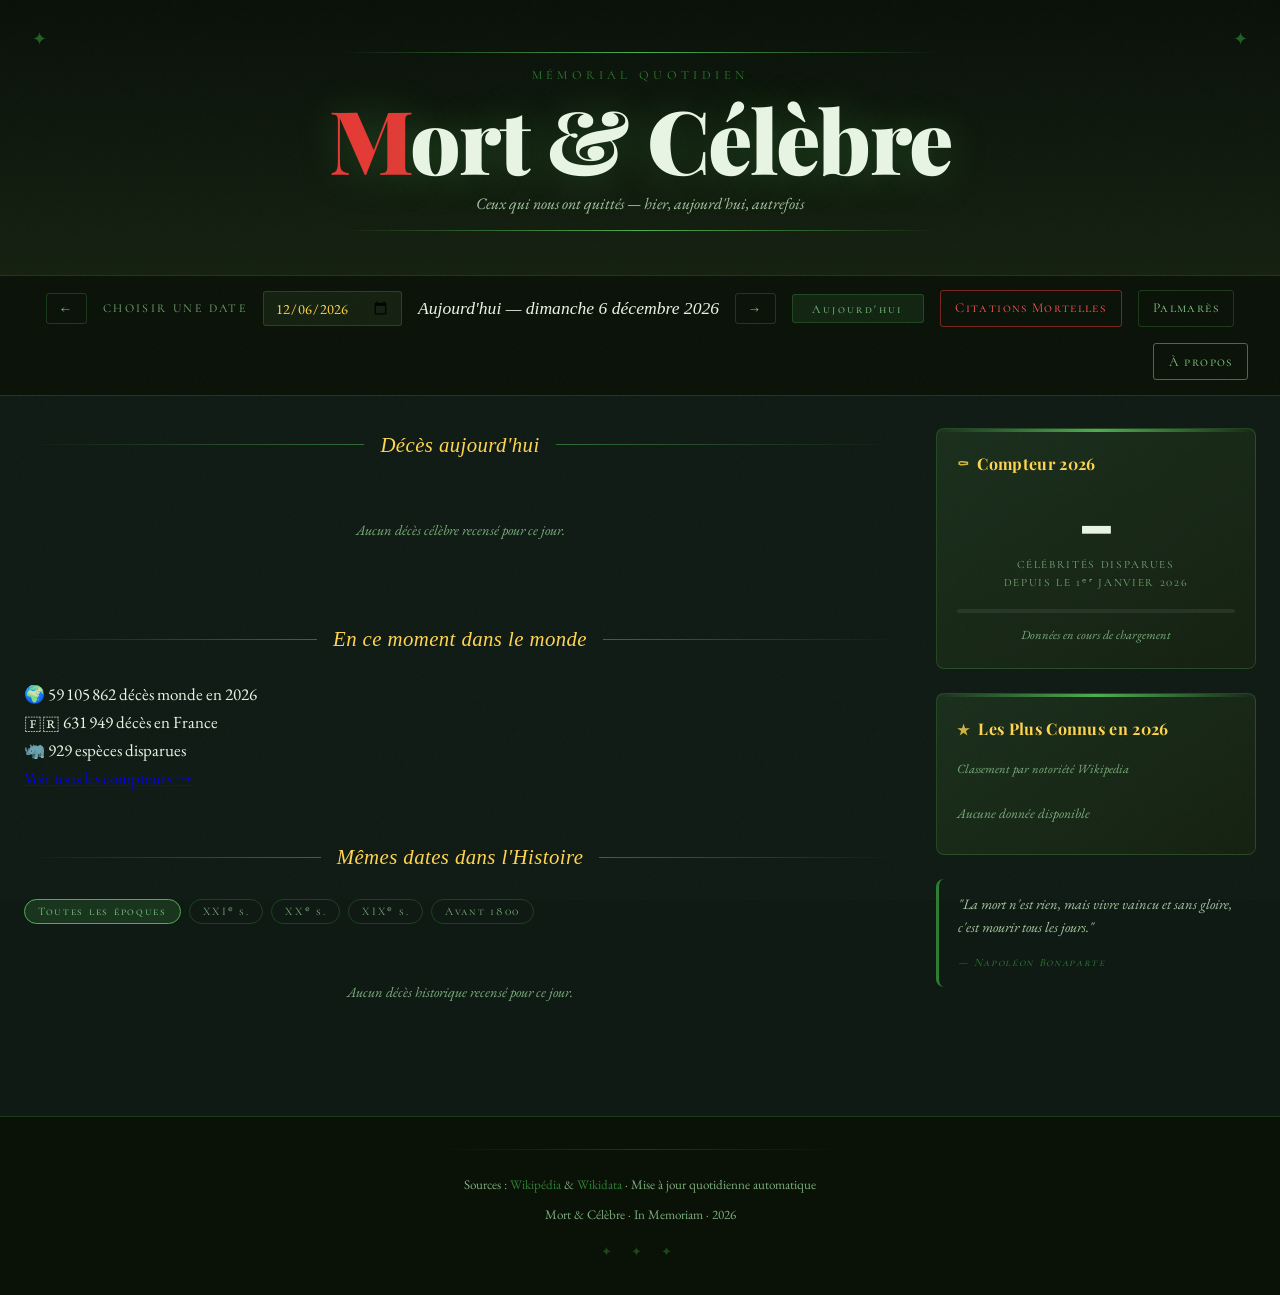
==== commit 7b66b618: "Update index.html" ====
--- a/index.html
+++ b/index.html
@@ -42,6 +42,7 @@
       <button class="nav-btn" id="btn-next" title="Jour suivant">&#8594;</button>
       <button class="nav-btn today-btn" id="btn-today">Aujourd'hui</button>
       <a href="citations.html" class="nav-btn citations-btn">Citations Mortelles</a>
+      <a href="palmares.html" class="nav-btn palmares-btn">Palmarès</a>
       <a href="a-propos.html" class="nav-btn about-btn">À propos</a>
     </div>
   </nav>
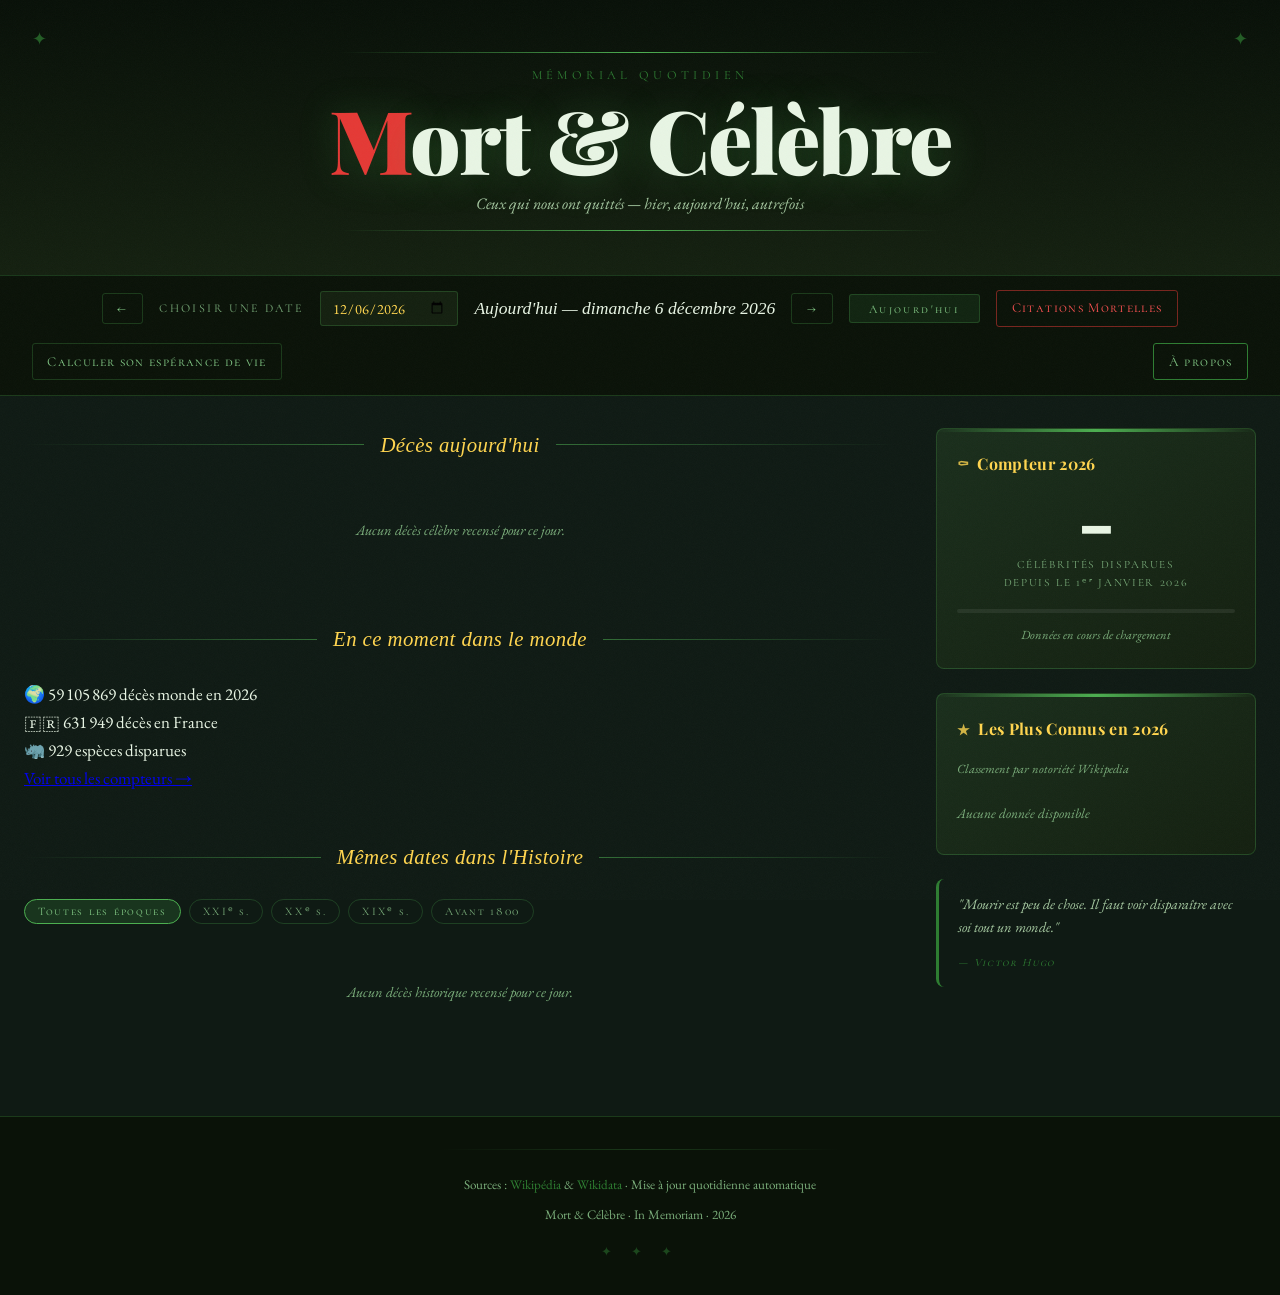
==== commit 386035fb: "Update index.html" ====
--- a/index.html
+++ b/index.html
@@ -42,7 +42,7 @@
       <button class="nav-btn" id="btn-next" title="Jour suivant">&#8594;</button>
       <button class="nav-btn today-btn" id="btn-today">Aujourd'hui</button>
       <a href="citations.html" class="nav-btn citations-btn">Citations Mortelles</a>
-      <a href="palmares.html" class="nav-btn palmares-btn">Palmarès</a>
+      <a href="calculateurvie.html" class="nav-btn Calculer son espérance de vie-btn">Calculer son espérance de vie</a>
       <a href="a-propos.html" class="nav-btn about-btn">À propos</a>
     </div>
   </nav>
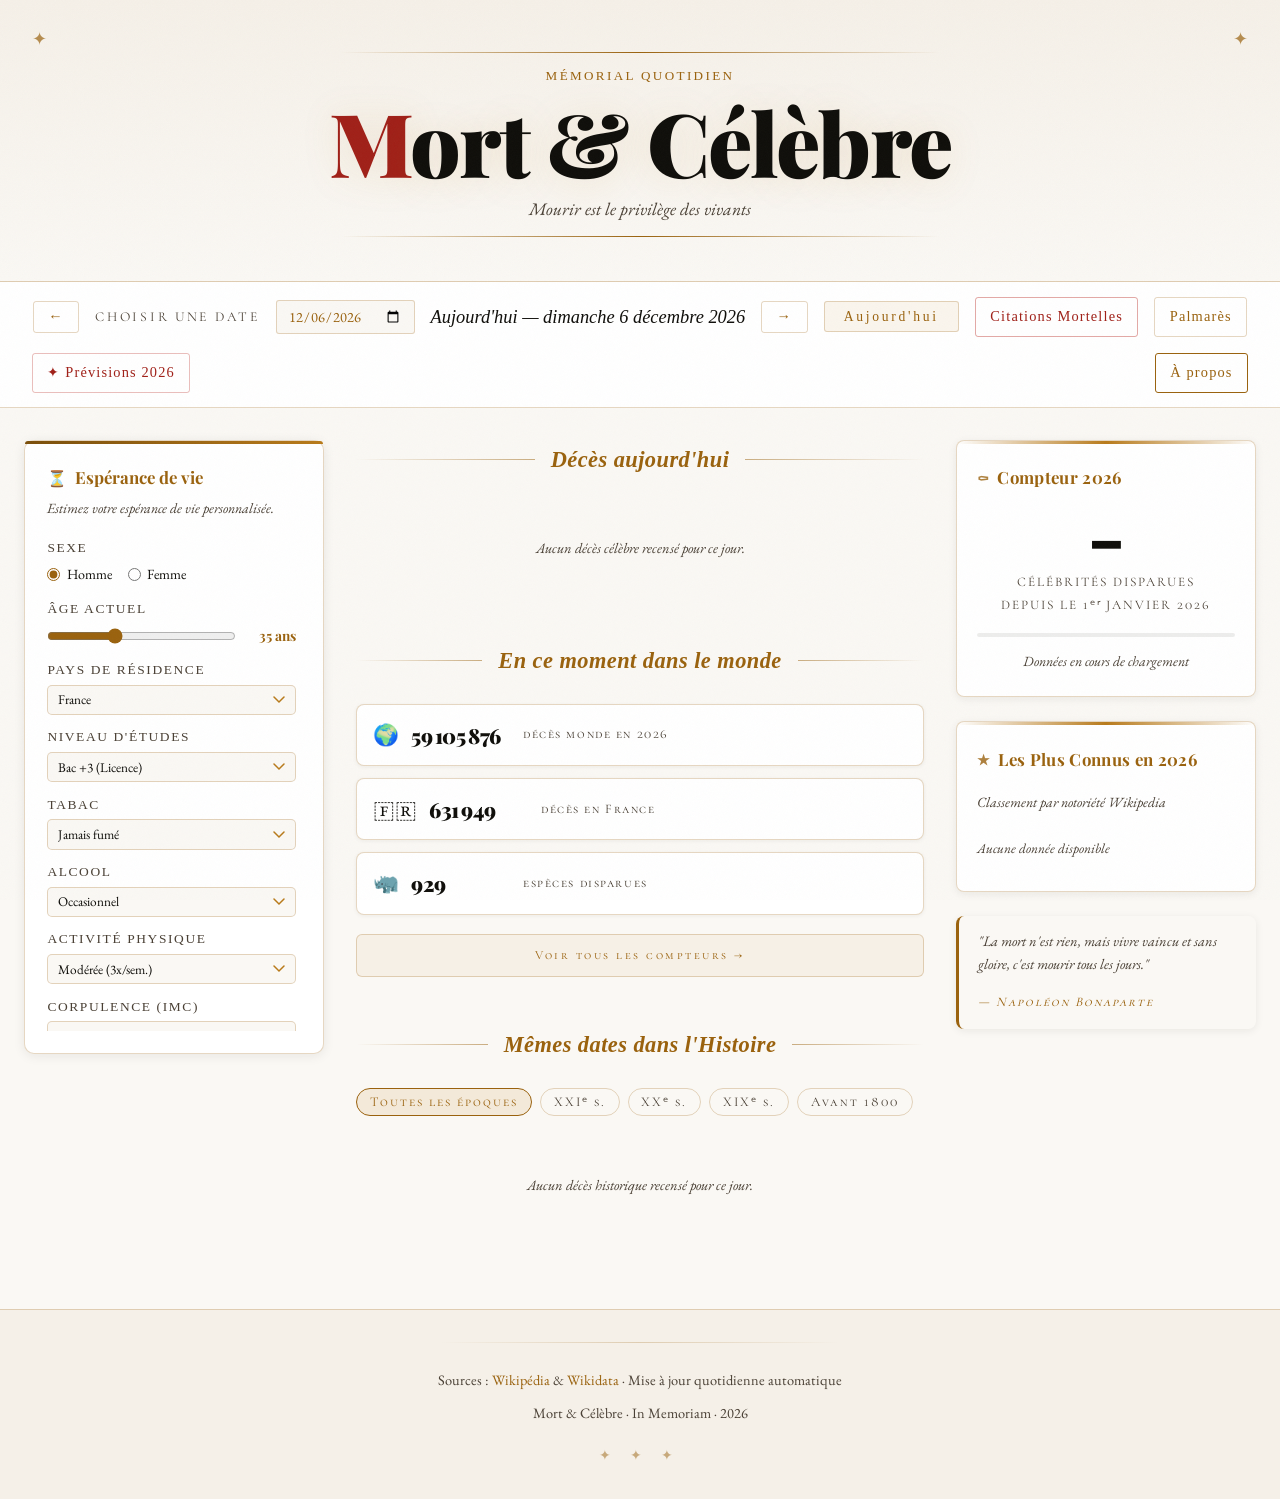
==== commit 08e3e977: "Update index.html" ====
--- a/index.html
+++ b/index.html
@@ -1,171 +1,400 @@
-<!DOCTYPE html>
-<html lang="fr">
-<head>
-  <meta name="google-adsense-account" content="ca-pub-5509319064903881">
-  <meta charset="UTF-8" />
-  <meta name="viewport" content="width=device-width, initial-scale=1.0" />
-  <title>Mort &amp; Célèbre</title>
-  <link rel="preconnect" href="https://fonts.googleapis.com" />
-  <link rel="preconnect" href="https://fonts.gstatic.com" crossorigin />
-  <link href="https://fonts.googleapis.com/css2?family=Playfair+Display:ital,wght@0,400;0,700;0,900;1,400;1,700&family=EB+Garamond:ital,wght@0,400;0,500;1,400&family=Cormorant+SC:wght@300;400;600&display=swap" rel="stylesheet" />
-  <link rel="stylesheet" href="style.css" />
-  <script async src="https://pagead2.googlesyndication.com/pagead/js/adsbygoogle.js?client=ca-pub-5509319064903881"
-     crossorigin="anonymous"></script>
-</head>
-<body>
-
-  <!-- Background texture -->
-  <div class="noise-overlay"></div>
-
-  <!-- HEADER -->
-  <header class="site-header">
-    <div class="header-ornament top-left">✦</div>
-    <div class="header-ornament top-right">✦</div>
-    <div class="header-rule"></div>
-    <div class="header-inner">
-      <p class="header-kicker">Mémorial Quotidien</p>
-      <h1 class="site-title">Mort &amp; Célèbre</h1>
-      <p class="header-sub">Ceux qui nous ont quittés — hier, aujourd'hui, autrefois</p>
-    </div>
-    <div class="header-rule"></div>
-  </header>
-
-  <!-- DATE SELECTOR BAR -->
-  <nav class="date-nav">
-    <div class="date-nav-inner">
-      <button class="nav-btn" id="btn-prev" title="Jour précédent">&#8592;</button>
-      <div class="date-display">
-        <label for="date-picker" class="date-label">Choisir une date</label>
-        <input type="date" id="date-picker" class="date-picker" />
-        <span class="date-text" id="date-text"></span>
-      </div>
-      <button class="nav-btn" id="btn-next" title="Jour suivant">&#8594;</button>
-      <button class="nav-btn today-btn" id="btn-today">Aujourd'hui</button>
-      <a href="citations.html" class="nav-btn citations-btn">Citations Mortelles</a>
-      <a href="calculateurvie.html" class="nav-btn Calculer son espérance de vie-btn">Calculer son espérance de vie</a>
-      <a href="a-propos.html" class="nav-btn about-btn">À propos</a>
-    </div>
-  </nav>
-
-  <!-- MAIN LAYOUT -->
-  <main class="main-layout">
-
-    <!-- LEFT / CENTER COLUMN -->
-    <section class="deaths-column">
-
-      <!-- TODAY SECTION -->
-      <div class="section-block" id="section-today">
-        <div class="section-header">
-          <div class="section-rule"></div>
-          <h2 class="section-title" id="today-title">Décès aujourd'hui</h2>
-          <div class="section-rule"></div>
-        </div>
-        <div class="loading-state" id="loading-today">
-          <div class="coffin-spinner"></div>
-          <p>Consultation des registres…</p>
-        </div>
-        <div class="cards-grid" id="cards-today"></div>
-        <p class="empty-state hidden" id="empty-today">Aucun décès célèbre recensé pour ce jour.</p>
-         <script>(adsbygoogle = window.adsbygoogle || []).push({});</script>
-      </div>
-
-     <!-- COMPTEURS TEMPS RÉEL -->
-<div class="section-block">
-  <div class="section-header">
-    <div class="section-rule"></div>
-    <h2 class="section-title">En ce moment dans le monde</h2>
-    <div class="section-rule"></div>
-  </div>
-  <div class="mini-compteurs">
-    <div class="mini-c" id="mc-world">
-      <span class="mini-c-icon">🌍</span>
-      <span class="mini-c-val" id="mc-world-val">0</span>
-      <span class="mini-c-label">décès monde en 2026</span>
-    </div>
-    <div class="mini-c" id="mc-france">
-      <span class="mini-c-icon">🇫🇷</span>
-      <span class="mini-c-val" id="mc-france-val">0</span>
-      <span class="mini-c-label">décès en France</span>
-    </div>
-    <div class="mini-c" id="mc-species">
-      <span class="mini-c-icon">🦏</span>
-      <span class="mini-c-val" id="mc-species-val">0</span>
-      <span class="mini-c-label">espèces disparues</span>
-    </div>
-  </div>
-  <a href="compteurs.html" class="compteurs-link-btn">
-    Voir tous les compteurs →
-  </a>
-</div>
-      <!-- HISTORICAL SECTION -->
-      <div class="section-block" id="section-history">
-        <div class="section-header">
-          <div class="section-rule"></div>
-          <h2 class="section-title">Mêmes dates dans l'Histoire</h2>
-          <div class="section-rule"></div>
-        </div>
-        <div class="year-filter" id="year-filter">
-          <button class="year-btn active" data-century="all">Toutes les époques</button>
-          <button class="year-btn" data-century="21">XXIᵉ s.</button>
-          <button class="year-btn" data-century="20">XXᵉ s.</button>
-          <button class="year-btn" data-century="19">XIXᵉ s.</button>
-          <button class="year-btn" data-century="old">Avant 1800</button>
-        </div>
-        <div class="loading-state hidden" id="loading-history">
-          <div class="coffin-spinner"></div>
-          <p>Fouille des archives…</p>
-        </div>
-        <div class="timeline-list" id="timeline-history"></div>
-        <p class="empty-state hidden" id="empty-history">Aucun décès historique recensé pour ce jour.</p>
-      </div>
-
-    </section>
-
-  
-    
-    <aside class="sidebar">
-
-      <!-- COUNTER 2026 -->
-      <div class="sidebar-block counter-block">
-        <h3 class="sidebar-title"><span class="sidebar-icon">⚰</span> Compteur 2026</h3>
-        <div class="counter-display">
-          <div class="counter-number" id="counter-2026">–</div>
-          <p class="counter-label">célébrités disparues<br>depuis le 1ᵉʳ janvier 2026</p>
-        </div>
-        <div class="counter-bar-wrap">
-          <div class="counter-bar" id="counter-bar"></div>
-        </div>
-        <p class="counter-note" id="counter-note">…</p>
-      </div>
-
-      <!-- RANKING -->
-      <div class="sidebar-block ranking-block">
-        <h3 class="sidebar-title"><span class="sidebar-icon">★</span> Les Plus Connus en 2026</h3>
-        <p class="ranking-sub">Classement par notoriété Wikipedia</p>
-        <ol class="ranking-list" id="ranking-list">
-          <li class="ranking-loading">Chargement du panthéon…</li>
-        </ol>
-      </div>
-
-      <!-- QUOTE -->
-      <div class="sidebar-block quote-block">
-        <blockquote class="memento-quote">
-          <p>"La mort est le seul démocrate parfait. Elle traite chacun avec une égalité absolue."</p>
-          <cite>— George Bernard Shaw</cite>
-        </blockquote>
-      </div>
-
-    </aside>
-  </main>
-
-  <!-- FOOTER -->
-  <footer class="site-footer">
-    <div class="footer-rule"></div>
-    <p>Sources : <a href="https://fr.wikipedia.org" target="_blank">Wikipédia</a> &amp; <a href="https://www.wikidata.org" target="_blank">Wikidata</a> · Mise à jour quotidienne automatique</p>
-    <p class="footer-copy">Mort &amp; Célèbre · In Memoriam · <span id="footer-year"></span></p>
-    <div class="footer-ornament">✦ ✦ ✦</div>
-  </footer>
-
-  <script src="app.js"></script>
-</body>
-</html>
+<!DOCTYPE html>
+<html lang="fr">
+<head>
+  <meta name="google-adsense-account" content="ca-pub-5509319064903881">
+  <meta charset="UTF-8" />
+  <meta name="viewport" content="width=device-width, initial-scale=1.0" />
+  <title>Mort &amp; Célèbre</title>
+  <link rel="preconnect" href="https://fonts.googleapis.com" />
+  <link rel="preconnect" href="https://fonts.gstatic.com" crossorigin />
+  <link href="https://fonts.googleapis.com/css2?family=Playfair+Display:ital,wght@0,400;0,700;0,900;1,400;1,700&family=EB+Garamond:ital,wght@0,400;0,500;1,400&family=Cormorant+SC:wght@300;400;600&display=swap" rel="stylesheet" />
+  <link rel="stylesheet" href="style.css" />
+  <script async src="https://pagead2.googlesyndication.com/pagead/js/adsbygoogle.js?client=ca-pub-5509319064903881"
+     crossorigin="anonymous"></script>
+</head>
+<body>
+
+  <!-- Background texture -->
+  <div class="noise-overlay"></div>
+
+  <!-- HEADER -->
+  <header class="site-header">
+    <div class="header-ornament top-left">✦</div>
+    <div class="header-ornament top-right">✦</div>
+    <div class="header-rule"></div>
+    <div class="header-inner">
+      <p class="header-kicker">Mémorial Quotidien</p>
+      <h1 class="site-title">Mort &amp; Célèbre</h1>
+      <p class="header-sub">Mourir est le privilège des vivants</p>
+    </div>
+    <div class="header-rule"></div>
+  </header>
+
+  <!-- DATE SELECTOR BAR -->
+  <nav class="date-nav">
+    <div class="date-nav-inner">
+      <button class="nav-btn" id="btn-prev" title="Jour précédent">&#8592;</button>
+      <div class="date-display">
+        <label for="date-picker" class="date-label">Choisir une date</label>
+        <input type="date" id="date-picker" class="date-picker" />
+        <span class="date-text" id="date-text"></span>
+      </div>
+      <button class="nav-btn" id="btn-next" title="Jour suivant">&#8594;</button>
+      <button class="nav-btn today-btn" id="btn-today">Aujourd'hui</button>
+      <a href="citations.html" class="nav-btn citations-btn">Citations Mortelles</a>
+      <a href="palmares.html" class="nav-btn palmares-btn">Palmarès</a>
+      <a href="previsions.html" class="nav-btn" style="color:var(--red-death);border-color:rgba(184,42,34,0.3)">✦ Prévisions 2026</a>
+      <a href="a-propos.html" class="nav-btn about-btn">À propos</a>
+    </div>
+  </nav>
+
+  <!-- MAIN LAYOUT -->
+  <main class="main-layout">
+
+    <!-- CALCULATEUR D'ESPÉRANCE DE VIE (colonne gauche) -->
+    <aside class="calc-sidebar">
+      <div class="calc-card">
+        <div class="calc-title"><span class="calc-title-icon">⏳</span> Espérance de vie</div>
+        <p class="calc-subtitle">Estimez votre espérance de vie personnalisée.</p>
+        <div class="calc-form">
+          <div class="calc-field">
+            <label class="calc-label">Sexe</label>
+            <div class="calc-radio-group">
+              <label class="calc-radio"><input type="radio" name="sexe" value="H" checked> Homme</label>
+              <label class="calc-radio"><input type="radio" name="sexe" value="F"> Femme</label>
+            </div>
+          </div>
+          <div class="calc-field">
+            <label class="calc-label" for="age">Âge actuel</label>
+            <div class="calc-range-wrap">
+              <input type="range" id="age" min="1" max="100" value="35" oninput="syncRange(this,'age-val')" class="calc-range">
+              <span class="calc-range-val" id="age-val">35 ans</span>
+            </div>
+          </div>
+          <div class="calc-field">
+            <label class="calc-label" for="pays">Pays de résidence</label>
+            <select id="pays" class="calc-select">
+              <option value="france">France</option>
+              <option value="belgique">Belgique</option>
+              <option value="suisse">Suisse</option>
+              <option value="canada">Canada</option>
+              <option value="usa">États-Unis</option>
+              <option value="japon">Japon</option>
+              <option value="allemagne">Allemagne</option>
+              <option value="uk">Royaume-Uni</option>
+              <option value="italie">Italie</option>
+              <option value="espagne">Espagne</option>
+              <option value="maroc">Maroc</option>
+              <option value="algerie">Algérie</option>
+              <option value="russie">Russie</option>
+              <option value="bresil">Brésil</option>
+              <option value="inde">Inde</option>
+              <option value="autre">Autre pays</option>
+            </select>
+          </div>
+          <div class="calc-field">
+            <label class="calc-label" for="education">Niveau d'études</label>
+            <select id="education" class="calc-select">
+              <option value="primaire">Primaire / Sans diplôme</option>
+              <option value="brevet">Brevet</option>
+              <option value="bac">Baccalauréat</option>
+              <option value="bac2">Bac +2</option>
+              <option value="bac3" selected>Bac +3 (Licence)</option>
+              <option value="bac5">Bac +5 (Master)</option>
+              <option value="doctorat">Doctorat</option>
+            </select>
+          </div>
+          <div class="calc-field">
+            <label class="calc-label" for="tabac">Tabac</label>
+            <select id="tabac" class="calc-select">
+              <option value="jamais" selected>Jamais fumé</option>
+              <option value="ancien">Ancien fumeur (&gt; 5 ans d'arrêt)</option>
+              <option value="leger">Fumeur léger (&lt; 10 cig/j)</option>
+              <option value="moyen">Fumeur modéré (10–20 cig/j)</option>
+              <option value="fort">Fumeur intensif (&gt; 20 cig/j)</option>
+            </select>
+          </div>
+          <div class="calc-field">
+            <label class="calc-label" for="alcool">Alcool</label>
+            <select id="alcool" class="calc-select">
+              <option value="jamais">Jamais</option>
+              <option value="occasionnel" selected>Occasionnel</option>
+              <option value="modere">Modéré (1–14 verres/sem.)</option>
+              <option value="excessif">Excessif (&gt; 14 verres/sem.)</option>
+            </select>
+          </div>
+          <div class="calc-field">
+            <label class="calc-label" for="activite">Activité physique</label>
+            <select id="activite" class="calc-select">
+              <option value="sedentaire">Sédentaire</option>
+              <option value="leger">Légère (1–2x/sem.)</option>
+              <option value="modere" selected>Modérée (3x/sem.)</option>
+              <option value="intense">Intensive (quotidien)</option>
+            </select>
+          </div>
+          <div class="calc-field">
+            <label class="calc-label" for="imc">Corpulence (IMC)</label>
+            <select id="imc" class="calc-select">
+              <option value="maigreur">Maigreur (&lt; 18,5)</option>
+              <option value="normal" selected>Normal (18,5–25)</option>
+              <option value="surpoids">Surpoids (25–30)</option>
+              <option value="obese1">Obésité modérée (30–35)</option>
+              <option value="obese2">Obésité sévère (&gt; 35)</option>
+            </select>
+          </div>
+          <div class="calc-field">
+            <label class="calc-label" for="stress">Stress chronique</label>
+            <select id="stress" class="calc-select">
+              <option value="faible" selected>Faible</option>
+              <option value="moyen">Moyen</option>
+              <option value="eleve">Élevé</option>
+              <option value="tres_eleve">Très élevé</option>
+            </select>
+          </div>
+          <div class="calc-field">
+            <label class="calc-label" for="alimentation">Alimentation</label>
+            <select id="alimentation" class="calc-select">
+              <option value="mauvaise">Mauvaise (ultra-transformé)</option>
+              <option value="moyenne" selected>Moyenne</option>
+              <option value="bonne">Bonne (équilibrée)</option>
+              <option value="excellente">Excellente (méditerranéenne)</option>
+            </select>
+          </div>
+          <div class="calc-field">
+            <label class="calc-label" for="sommeil">Sommeil moyen</label>
+            <select id="sommeil" class="calc-select">
+              <option value="insuffisant">Insuffisant (&lt; 6h)</option>
+              <option value="correct" selected>Correct (6–8h)</option>
+              <option value="optimal">Optimal (7–9h)</option>
+              <option value="excessif">Excessif (&gt; 9h)</option>
+            </select>
+          </div>
+          <div class="calc-field">
+            <label class="calc-label" for="lien_social">Liens sociaux</label>
+            <select id="lien_social" class="calc-select">
+              <option value="isole">Isolé(e)</option>
+              <option value="modere" selected>Modérés</option>
+              <option value="fort">Forts</option>
+            </select>
+          </div>
+          <div class="calc-field">
+            <label class="calc-label" for="antecedents">Antécédents familiaux</label>
+            <select id="antecedents" class="calc-select">
+              <option value="aucun" selected>Aucun</option>
+              <option value="cardio">Maladies cardiovasculaires</option>
+              <option value="cancer">Cancers</option>
+              <option value="diabete">Diabète</option>
+              <option value="multiple">Plusieurs antécédents</option>
+            </select>
+          </div>
+          <button class="calc-btn" onclick="calculerEsperance()">Calculer</button>
+        </div>
+        <div class="calc-result hidden" id="calc-result">
+          <div class="result-age-wrap">
+            <div class="result-label">Espérance de vie estimée</div>
+            <div class="result-age" id="result-age">–</div>
+            <div class="result-annees" id="result-annees">–</div>
+          </div>
+          <div class="result-bars" id="result-bars"></div>
+          <div class="result-disclaimer">⚠️ Estimation statistique. Ne constitue pas un avis médical. Sources : OMS, INSEE, PNAS, The Lancet.</div>
+        </div>
+      </div>
+    </aside>
+
+    <!-- LEFT / CENTER COLUMN -->
+    <section class="deaths-column">
+
+      <!-- TODAY SECTION -->
+      <div class="section-block" id="section-today">
+        <div class="section-header">
+          <div class="section-rule"></div>
+          <h2 class="section-title" id="today-title">Décès aujourd'hui</h2>
+          <div class="section-rule"></div>
+        </div>
+        <div class="loading-state" id="loading-today">
+          <div class="coffin-spinner"></div>
+          <p>Consultation des registres…</p>
+        </div>
+        <div class="cards-grid" id="cards-today"></div>
+        <p class="empty-state hidden" id="empty-today">Aucun décès célèbre recensé pour ce jour.</p>
+         <script>(adsbygoogle = window.adsbygoogle || []).push({});</script>
+      </div>
+
+     <!-- COMPTEURS TEMPS RÉEL -->
+<div class="section-block">
+  <div class="section-header">
+    <div class="section-rule"></div>
+    <h2 class="section-title">En ce moment dans le monde</h2>
+    <div class="section-rule"></div>
+  </div>
+  <div class="mini-compteurs">
+    <div class="mini-c" id="mc-world">
+      <span class="mini-c-icon">🌍</span>
+      <span class="mini-c-val" id="mc-world-val">0</span>
+      <span class="mini-c-label">décès monde en 2026</span>
+    </div>
+    <div class="mini-c" id="mc-france">
+      <span class="mini-c-icon">🇫🇷</span>
+      <span class="mini-c-val" id="mc-france-val">0</span>
+      <span class="mini-c-label">décès en France</span>
+    </div>
+    <div class="mini-c" id="mc-species">
+      <span class="mini-c-icon">🦏</span>
+      <span class="mini-c-val" id="mc-species-val">0</span>
+      <span class="mini-c-label">espèces disparues</span>
+    </div>
+  </div>
+  <a href="compteurs.html" class="compteurs-link-btn">
+    Voir tous les compteurs →
+  </a>
+</div>
+      <!-- HISTORICAL SECTION -->
+      <div class="section-block" id="section-history">
+        <div class="section-header">
+          <div class="section-rule"></div>
+          <h2 class="section-title">Mêmes dates dans l'Histoire</h2>
+          <div class="section-rule"></div>
+        </div>
+        <div class="year-filter" id="year-filter">
+          <button class="year-btn active" data-century="all">Toutes les époques</button>
+          <button class="year-btn" data-century="21">XXIᵉ s.</button>
+          <button class="year-btn" data-century="20">XXᵉ s.</button>
+          <button class="year-btn" data-century="19">XIXᵉ s.</button>
+          <button class="year-btn" data-century="old">Avant 1800</button>
+        </div>
+        <div class="loading-state hidden" id="loading-history">
+          <div class="coffin-spinner"></div>
+          <p>Fouille des archives…</p>
+        </div>
+        <div class="timeline-list" id="timeline-history"></div>
+        <p class="empty-state hidden" id="empty-history">Aucun décès historique recensé pour ce jour.</p>
+      </div>
+
+    </section>
+
+  
+    
+    <aside class="sidebar">
+
+      <!-- COUNTER 2026 -->
+      <div class="sidebar-block counter-block">
+        <h3 class="sidebar-title"><span class="sidebar-icon">⚰</span> Compteur 2026</h3>
+        <div class="counter-display">
+          <div class="counter-number" id="counter-2026">–</div>
+          <p class="counter-label">célébrités disparues<br>depuis le 1ᵉʳ janvier 2026</p>
+        </div>
+        <div class="counter-bar-wrap">
+          <div class="counter-bar" id="counter-bar"></div>
+        </div>
+        <p class="counter-note" id="counter-note">…</p>
+      </div>
+
+      <!-- RANKING -->
+      <div class="sidebar-block ranking-block">
+        <h3 class="sidebar-title"><span class="sidebar-icon">★</span> Les Plus Connus en 2026</h3>
+        <p class="ranking-sub">Classement par notoriété Wikipedia</p>
+        <ol class="ranking-list" id="ranking-list">
+          <li class="ranking-loading">Chargement du panthéon…</li>
+        </ol>
+      </div>
+
+      <!-- QUOTE -->
+      <div class="sidebar-block quote-block">
+        <blockquote class="memento-quote">
+          <p>"La mort est le seul démocrate parfait. Elle traite chacun avec une égalité absolue."</p>
+          <cite>— George Bernard Shaw</cite>
+        </blockquote>
+      </div>
+
+    </aside>
+  </main>
+
+  <!-- FOOTER -->
+  <footer class="site-footer">
+    <div class="footer-rule"></div>
+    <p>Sources : <a href="https://fr.wikipedia.org" target="_blank">Wikipédia</a> &amp; <a href="https://www.wikidata.org" target="_blank">Wikidata</a> · Mise à jour quotidienne automatique</p>
+    <p class="footer-copy">Mort &amp; Célèbre · In Memoriam · <span id="footer-year"></span></p>
+    <div class="footer-ornament">✦ ✦ ✦</div>
+  </footer>
+
+  <script src="app.js"></script>
+
+  <script>
+  /* ── CALCULATEUR ESPÉRANCE DE VIE ── */
+  const ESPERANCE_BASE = {
+    france:    { H: 79.5, F: 85.4 }, belgique:  { H: 79.2, F: 84.0 },
+    suisse:    { H: 81.9, F: 85.6 }, canada:    { H: 80.4, F: 84.4 },
+    usa:       { H: 75.1, F: 80.5 }, japon:     { H: 81.1, F: 87.1 },
+    allemagne: { H: 79.0, F: 83.6 }, uk:        { H: 79.4, F: 83.1 },
+    italie:    { H: 80.9, F: 85.2 }, espagne:   { H: 80.7, F: 86.2 },
+    maroc:     { H: 74.3, F: 77.1 }, algerie:   { H: 74.5, F: 77.2 },
+    russie:    { H: 67.5, F: 77.8 }, bresil:    { H: 72.5, F: 79.4 },
+    inde:      { H: 68.4, F: 71.1 }, autre:     { H: 70.0, F: 74.5 },
+  };
+  const MODIF = {
+    education:    { primaire: -2.5, brevet: -1.5, bac: 0, bac2: 0.8, bac3: 1.5, bac5: 2.2, doctorat: 3.0 },
+    tabac:        { jamais: 0, ancien: -2.0, leger: -3.5, moyen: -6.0, fort: -10.0 },
+    alcool:       { jamais: 0.5, occasionnel: 0, modere: -1.5, excessif: -5.0 },
+    activite:     { sedentaire: -3.5, leger: -1.0, modere: 2.0, intense: 3.5 },
+    imc:          { maigreur: -2.0, normal: 0, surpoids: -1.5, obese1: -3.0, obese2: -6.0 },
+    stress:       { faible: 1.0, moyen: 0, eleve: -2.0, tres_eleve: -4.0 },
+    alimentation: { mauvaise: -3.0, moyenne: 0, bonne: 1.5, excellente: 3.0 },
+    sommeil:      { insuffisant: -2.5, correct: 0, optimal: 1.0, excessif: -1.0 },
+    lien_social:  { isole: -3.0, modere: 0, fort: 2.5 },
+    antecedents:  { aucun: 0, cardio: -3.0, cancer: -2.5, diabete: -2.0, multiple: -5.0 },
+  };
+  function syncRange(el, outId) {
+    document.getElementById(outId).textContent = el.value + ' ans';
+  }
+  function escHtml(s) {
+    return String(s||'').replace(/&/g,'&amp;').replace(/</g,'&lt;').replace(/>/g,'&gt;').replace(/"/g,'&quot;');
+  }
+  function calculerEsperance() {
+    const sexe = document.querySelector('input[name="sexe"]:checked').value;
+    const age  = parseInt(document.getElementById('age').value);
+    const pays = document.getElementById('pays').value;
+    const base = (ESPERANCE_BASE[pays] || ESPERANCE_BASE.autre)[sexe];
+    let delta = 0;
+    const facteurs = [];
+    const champs = ['education','tabac','alcool','activite','imc','stress','alimentation','sommeil','lien_social','antecedents'];
+    const labels  = {
+      education: "Niveau d\'études", tabac: 'Tabac', alcool: 'Alcool',
+      activite: 'Activité physique', imc: 'Corpulence', stress: 'Stress',
+      alimentation: 'Alimentation', sommeil: 'Sommeil',
+      lien_social: 'Liens sociaux', antecedents: 'Antécédents familiaux',
+    };
+    champs.forEach(champ => {
+      const val   = document.getElementById(champ).value;
+      const modif = MODIF[champ][val] || 0;
+      delta += modif;
+      facteurs.push({ label: labels[champ], val, modif });
+    });
+    let esperance = base + delta;
+    if (age > 0) {
+      const gainAge = age * 0.05;
+      esperance = Math.max(esperance, age + 5) + gainAge * 0.1;
+    }
+    esperance = Math.min(Math.max(esperance, age + 2), 115);
+    const anneesRestantes = Math.max(0, Math.round(esperance - age));
+    document.getElementById('result-age').textContent    = Math.round(esperance) + ' ans';
+    document.getElementById('result-annees').textContent = 'Il vous reste environ ' + anneesRestantes + ' an' + (anneesRestantes > 1 ? 's' : '') + ' à vivre';
+    const barsEl = document.getElementById('result-bars');
+    barsEl.innerHTML = '';
+    facteurs
+      .filter(f => f.modif !== 0)
+      .sort((a, b) => Math.abs(b.modif) - Math.abs(a.modif))
+      .forEach(f => {
+        const isPos = f.modif > 0;
+        const pct   = Math.min(Math.abs(f.modif) / 10 * 100, 100);
+        const color = isPos ? 'var(--green)' : 'var(--red-light)';
+        const sign  = isPos ? '+' : '';
+        barsEl.innerHTML += '<div class="result-factor"><div class="result-factor-top"><span class="result-factor-label">' + escHtml(f.label) + '</span><span class="result-factor-val" style="color:' + color + '">' + sign + f.modif.toFixed(1) + ' ans</span></div><div class="result-factor-bar-wrap"><div class="result-factor-bar" style="width:' + pct + '%;background:' + color + '"></div></div></div>';
+      });
+    barsEl.innerHTML += '<div class="result-base-note">Base (' + pays + ', ' + (sexe === 'H' ? 'homme' : 'femme') + ') : ' + base + ' ans · Modificateur : ' + (delta >= 0 ? '+' : '') + delta.toFixed(1) + ' ans</div>';
+    document.getElementById('calc-result').classList.remove('hidden');
+    document.getElementById('calc-result').scrollIntoView({ behavior: 'smooth', block: 'nearest' });
+  }
+  </script>
+
+</body>
+</html>
--- a/style.css
+++ b/style.css
@@ -1,26 +1,26 @@
 /* ============================================================
    MORT & CÉLÈBRE — Stylesheet
-   Palette D : Forêt & Or chaud — Émeraude · Or · Vermillon
+   Palette Light Premium — Crème · Or Chaud · Vermillon
    ============================================================ */
 
 :root {
-  --cream: #e8f5e4;
-  --parchment: #d4ecce;
-  --ink: #0f1a14;
-  --dark-green: #142010;
-  --gold: #ffb300;
-  --gold-light: #ffd54f;
-  --gold-dim: #c68400;
-  --red-death: #e53935;
-  --red-light: #ff5252;
-  --green: #4caf50;
-  --green-light: #81c784;
-  --green-dim: #2e7d32;
-  --gray: #7aad7a;
-  --gray-light: #a5c8a0;
-  --border: rgba(76, 175, 80, 0.25);
-  --border-strong: rgba(76, 175, 80, 0.55);
-  --shadow: rgba(15, 26, 20, 0.35);
+  --cream: #0F0E0A;
+  --parchment: #1A1814;
+  --ink: #FAF8F4;
+  --surface: #FFFFFF;
+  --gold: #9A620E;
+  --gold-light: #B87A1A;
+  --gold-dim: #7A4E0A;
+  --red-death: #A02018;
+  --red-light: #B82A22;
+  --gold-accent: #B87A1A;
+  --gold-mid: #9A620E;
+  --gold-dim2: #7A4E0A;
+  --gray: #4A4035;
+  --gray-light: #3A3028;
+  --border: rgba(154,98,14,0.25);
+  --border-strong: rgba(154,98,14,0.5);
+  --shadow: rgba(15,14,10,0.14);
   --font-display: 'Playfair Display', Georgia, serif;
   --font-body: 'EB Garamond', Georgia, serif;
   --font-sc: 'Cormorant SC', Georgia, serif;
@@ -31,11 +31,12 @@
 html { scroll-behavior: smooth; }
 
 body {
-  background-color: #0f1a14;
+  background-color: #FAF8F4;
   color: var(--cream);
   font-family: var(--font-body);
-  font-size: 17px;
-  line-height: 1.65;
+  font-size: 19px;
+  line-height: 1.75;
+  font-weight: 400;
   min-height: 100vh;
   position: relative;
   overflow-x: hidden;
@@ -52,32 +53,33 @@
 .site-header {
   text-align: center;
   padding: 2.5rem 2rem 2rem;
-  background: linear-gradient(180deg, #081008 0%, #142010 100%);
+  background: linear-gradient(180deg, #F5F0E8 0%, #FAF8F4 100%);
   position: relative;
   border-bottom: 1px solid var(--border);
 }
 
 .header-ornament {
   position: absolute; top: 1.5rem;
-  color: var(--green-dim); font-size: 1.1rem; opacity: 0.7;
+  color: var(--gold-mid); font-size: 1.1rem; opacity: 0.7;
 }
 .header-ornament.top-left { left: 2rem; }
 .header-ornament.top-right { right: 2rem; }
 
 .header-rule {
   height: 1px;
-  background: linear-gradient(90deg, transparent, var(--green), transparent);
+  background: linear-gradient(90deg, transparent, var(--gold), transparent);
   margin: 0.75rem auto;
   max-width: 600px;
 }
 
 .header-kicker {
   font-family: var(--font-sc);
-  font-size: 0.78rem;
-  letter-spacing: 0.35em;
-  color: var(--green-dim);
+  font-size: 0.82rem;
+  letter-spacing: 0.18em;
+  color: var(--gold-mid);
   text-transform: uppercase;
   margin-bottom: 0.6rem;
+  font-weight: 500;
 }
 
 .site-title {
@@ -87,21 +89,21 @@
   line-height: 1;
   letter-spacing: -0.02em;
   color: var(--cream);
-  text-shadow: 0 2px 40px rgba(76,175,80,0.3);
+  text-shadow: 0 2px 40px rgba(184,122,26,0.15);
 }
 .site-title::first-letter { color: var(--red-death); }
 
 .header-sub {
   font-family: var(--font-body);
   font-style: italic;
-  color: var(--gray-light);
-  font-size: 1rem;
+  color: var(--gray);
+  font-size: 1.1rem;
   margin-top: 0.5rem;
 }
 
 /* ── DATE NAV ────────────────────────────────────────── */
 .date-nav {
-  background: #0a1208;
+  background: #FFFFFF;
   border-bottom: 1px solid var(--border);
   padding: 0.9rem 2rem;
   position: sticky; top: 0; z-index: 100;
@@ -121,10 +123,11 @@
 .nav-btn {
   background: transparent;
   border: 1px solid var(--border);
-  color: var(--green-light);
-  font-family: var(--font-sc);
-  font-size: 0.85rem;
-  letter-spacing: 0.1em;
+  color: var(--gold-mid);
+  font-family: var(--font-sc);
+  font-size: 0.9rem;
+  letter-spacing: 0.08em;
+  font-weight: 500;
   padding: 0.4rem 0.9rem;
   cursor: pointer;
   transition: var(--transition);
@@ -133,39 +136,39 @@
   display: inline-block;
 }
 .nav-btn:hover {
-  background: var(--green);
-  color: var(--ink);
-  border-color: var(--green);
+  background: var(--gold);
+  color: #FAF8F4;
+  border-color: var(--gold);
 }
 
 .today-btn {
-  font-size: 0.75rem;
+  font-size: 0.85rem;
   letter-spacing: 0.2em;
   padding: 0.4rem 1.2rem;
-  background: rgba(76,175,80,0.12);
+  background: rgba(184,122,26,0.08);
 }
 
 .about-btn {
   margin-left: auto;
-  border-color: var(--green-dim);
-  color: var(--green-light);
-}
-.about-btn:hover { background: var(--green); color: var(--ink); }
+  border-color: var(--gold-mid);
+  color: var(--gold-mid);
+}
+.about-btn:hover { background: var(--gold); color: #FAF8F4; }
 
 .citations-btn {
-  border-color: rgba(229,57,53,0.5);
-  color: var(--red-light);
+  border-color: rgba(184,42,34,0.4);
+  color: var(--red-death);
 }
 .citations-btn:hover {
   background: var(--red-death);
-  color: var(--cream);
+  color: #FAF8F4;
   border-color: var(--red-death);
 }
 
 .active-nav {
-  background: rgba(76,175,80,0.18);
-  border-color: var(--green);
-  color: var(--green-light);
+  background: rgba(184,122,26,0.12);
+  border-color: var(--gold);
+  color: var(--gold-mid);
 }
 
 .date-display {
@@ -175,16 +178,16 @@
 
 .date-label {
   font-family: var(--font-sc);
-  font-size: 0.75rem;
+  font-size: 0.85rem;
   letter-spacing: 0.2em;
   color: var(--gray);
   text-transform: uppercase;
 }
 
 .date-picker {
-  background: #142010;
-  border: 1px solid var(--border);
-  color: var(--gold-light);
+  background: #FAF8F4;
+  border: 1px solid var(--border);
+  color: var(--gold-mid);
   font-family: var(--font-body);
   font-size: 0.9rem;
   padding: 0.35rem 0.7rem;
@@ -196,7 +199,7 @@
 
 .date-text {
   font-family: var(--font-display);
-  font-size: 1.1rem;
+  font-size: 1.15rem;
   font-style: italic;
   color: var(--cream);
   min-width: 220px;
@@ -205,19 +208,238 @@
 
 /* ── MAIN LAYOUT ─────────────────────────────────────── */
 .main-layout {
-  max-width: 1300px;
+  max-width: 1400px;
   margin: 0 auto;
   padding: 2rem 1.5rem;
   display: grid;
-  grid-template-columns: 1fr 320px;
-  gap: 2.5rem;
+  grid-template-columns: 300px 1fr 300px;
+  gap: 2rem;
   align-items: start;
+}
+
+@media (max-width: 1200px) {
+  .main-layout { grid-template-columns: 260px 1fr 260px; gap: 1.5rem; }
 }
 
 @media (max-width: 960px) {
   .main-layout { grid-template-columns: 1fr; }
   .sidebar { display: contents; }
   .counter-block, .ranking-block { order: -1; }
+  .calc-sidebar { order: 10; }
+}
+
+/* ── CALC SIDEBAR (colonne gauche) ───────────────────── */
+.calc-sidebar {
+  position: sticky;
+  top: 72px;
+}
+
+.calc-card {
+  background: #FFFFFF;
+  border: 1px solid var(--border);
+  border-radius: 10px;
+  padding: 1.4rem;
+  position: relative;
+  box-shadow: 0 2px 12px rgba(28,26,20,0.08);
+}
+.calc-card::before {
+  content: '';
+  position: absolute; top: 0; left: 0; right: 0;
+  height: 3px;
+  background: linear-gradient(90deg, var(--gold-dim2), var(--gold-light));
+  border-radius: 10px 10px 0 0;
+}
+
+.calc-title {
+  font-family: var(--font-display);
+  font-size: 1.05rem;
+  font-weight: 700;
+  color: var(--gold-mid);
+  margin-bottom: 0.35rem;
+  display: flex;
+  align-items: center;
+  gap: 0.5rem;
+}
+.calc-title-icon { font-size: 1rem; }
+
+.calc-subtitle {
+  font-family: var(--font-body);
+  font-style: italic;
+  font-size: 0.88rem;
+  color: var(--gray);
+  margin-bottom: 1rem;
+  line-height: 1.5;
+}
+
+.calc-form {
+  display: flex;
+  flex-direction: column;
+  gap: 0.65rem;
+  max-height: 55vh;
+  overflow-y: auto;
+  padding-right: 0.3rem;
+}
+.calc-form::-webkit-scrollbar { width: 4px; }
+.calc-form::-webkit-scrollbar-thumb { background: var(--gold-dim2); border-radius: 2px; }
+
+.calc-field { display: flex; flex-direction: column; gap: 0.2rem; }
+
+.calc-label {
+  font-family: var(--font-sc);
+  font-size: 0.84rem;
+  letter-spacing: 0.12em;
+  color: var(--gray);
+  text-transform: uppercase;
+  font-weight: 500;
+}
+
+.calc-radio-group { display: flex; gap: 1rem; }
+.calc-radio {
+  font-family: var(--font-body);
+  font-size: 0.88rem;
+  color: var(--cream);
+  cursor: pointer;
+  display: flex;
+  align-items: center;
+  gap: 0.4rem;
+}
+.calc-radio input { accent-color: var(--gold); }
+
+.calc-range-wrap { display: flex; align-items: center; gap: 0.6rem; }
+.calc-range { flex: 1; accent-color: var(--gold); cursor: pointer; }
+.calc-range-val {
+  font-family: var(--font-display);
+  font-size: 0.85rem;
+  font-weight: 700;
+  color: var(--gold-mid);
+  min-width: 50px;
+  text-align: right;
+}
+
+.calc-select {
+  background: #FAF8F4;
+  border: 1px solid var(--border);
+  color: var(--cream);
+  font-family: var(--font-body);
+  font-size: 0.83rem;
+  padding: 0.35rem 0.6rem;
+  border-radius: 5px;
+  outline: none;
+  cursor: pointer;
+  transition: var(--transition);
+  appearance: none;
+  background-image: url("data:image/svg+xml,%3Csvg xmlns='http://www.w3.org/2000/svg' width='12' height='8' viewBox='0 0 12 8'%3E%3Cpath d='M1 1l5 5 5-5' stroke='%23B87A1A' stroke-width='1.5' fill='none' stroke-linecap='round'/%3E%3C/svg%3E");
+  background-repeat: no-repeat;
+  background-position: right 0.6rem center;
+  padding-right: 1.8rem;
+}
+.calc-select:focus { border-color: var(--gold); }
+.calc-select option { background: #FAF8F4; }
+
+.calc-btn {
+  margin-top: 0.4rem;
+  background: var(--gold);
+  border: none;
+  color: #FAF8F4;
+  font-family: var(--font-sc);
+  font-size: 0.85rem;
+  letter-spacing: 0.2em;
+  font-weight: 600;
+  padding: 0.65rem 1rem;
+  border-radius: 6px;
+  cursor: pointer;
+  transition: var(--transition);
+  text-transform: uppercase;
+  width: 100%;
+}
+.calc-btn:hover {
+  background: var(--gold-light);
+  transform: translateY(-1px);
+  box-shadow: 0 4px 16px rgba(184,122,26,0.3);
+}
+
+/* ── RÉSULTAT CALCULATEUR ────────────────────────────── */
+.calc-result {
+  margin-top: 1rem;
+  border-top: 1px solid var(--border);
+  padding-top: 1rem;
+}
+.result-age-wrap {
+  text-align: center;
+  margin-bottom: 0.9rem;
+  padding: 0.85rem;
+  background: #FDF3DC;
+  border-radius: 8px;
+  border: 1px solid rgba(184,122,26,0.25);
+}
+.result-label {
+  font-family: var(--font-sc);
+  font-size: 0.80rem;
+  letter-spacing: 0.2em;
+  color: var(--gray);
+  text-transform: uppercase;
+  margin-bottom: 0.25rem;
+}
+.result-age {
+  font-family: var(--font-display);
+  font-size: 2.8rem;
+  font-weight: 900;
+  color: var(--gold-mid);
+  line-height: 1;
+  letter-spacing: -0.03em;
+}
+.result-annees {
+  font-family: var(--font-body);
+  font-style: italic;
+  font-size: 0.85rem;
+  color: var(--gold-light);
+  margin-top: 0.25rem;
+}
+.result-bars {
+  display: flex;
+  flex-direction: column;
+  gap: 0.5rem;
+  margin-bottom: 0.7rem;
+  max-height: 260px;
+  overflow-y: auto;
+  padding-right: 0.2rem;
+}
+.result-bars::-webkit-scrollbar { width: 3px; }
+.result-bars::-webkit-scrollbar-thumb { background: var(--gold-dim2); border-radius: 2px; }
+.result-factor { display: flex; flex-direction: column; gap: 0.15rem; }
+.result-factor-top { display: flex; justify-content: space-between; align-items: center; }
+.result-factor-label {
+  font-family: var(--font-sc);
+  font-size: 0.80rem;
+  letter-spacing: 0.1em;
+  color: var(--gray);
+}
+.result-factor-val {
+  font-family: var(--font-display);
+  font-size: 0.78rem;
+  font-weight: 700;
+}
+.result-factor-bar-wrap { height: 3px; background: rgba(28,26,20,0.08); border-radius: 2px; overflow: hidden; }
+.result-factor-bar { height: 100%; border-radius: 2px; transition: width 0.8s ease; }
+.result-base-note {
+  font-family: var(--font-sc);
+  font-size: 0.78rem;
+  letter-spacing: 0.08em;
+  color: var(--gray);
+  opacity: 0.7;
+  text-align: center;
+  margin-top: 0.4rem;
+  line-height: 1.5;
+}
+.result-disclaimer {
+  font-family: var(--font-sc);
+  font-size: 0.78rem;
+  letter-spacing: 0.07em;
+  color: var(--gray);
+  opacity: 0.6;
+  line-height: 1.6;
+  padding-top: 0.5rem;
+  border-top: 1px solid var(--border);
 }
 
 /* ── SECTION BLOCKS ──────────────────────────────────── */
@@ -238,10 +460,10 @@
 
 .section-title {
   font-family: var(--font-display);
-  font-size: 1.3rem;
-  font-weight: 400;
+  font-size: 1.4rem;
+  font-weight: 700;
   font-style: italic;
-  color: var(--gold-light);
+  color: var(--gold-mid);
   white-space: nowrap;
   letter-spacing: 0.02em;
 }
@@ -257,7 +479,7 @@
 .coffin-spinner {
   width: 28px; height: 28px;
   border: 2px solid var(--border);
-  border-top-color: var(--green);
+  border-top-color: var(--gold);
   border-radius: 50%;
   margin: 0 auto 1rem;
   animation: spin 1.2s linear infinite;
@@ -273,7 +495,7 @@
 }
 
 .death-card {
-  background: linear-gradient(145deg, #1a2e1c, #142010);
+  background: #FFFFFF;
   border: 1px solid var(--border);
   border-radius: 8px;
   overflow: hidden;
@@ -283,9 +505,9 @@
   animation: fadeUp 0.5s ease both;
 }
 .death-card:hover {
-  border-color: var(--green);
+  border-color: var(--gold);
   transform: translateY(-3px);
-  box-shadow: 0 12px 36px rgba(15,26,20,0.7), 0 0 0 1px var(--green-dim);
+  box-shadow: 0 8px 24px rgba(28,26,20,0.12), 0 0 0 1px rgba(184,122,26,0.3);
 }
 
 @keyframes fadeUp {
@@ -295,7 +517,7 @@
 
 .card-img-wrap {
   height: 160px;
-  background: #0a1208;
+  background: #F2EFE7;
   overflow: hidden;
   display: flex; align-items: center; justify-content: center;
   position: relative;
@@ -303,7 +525,7 @@
 .card-img-wrap::after {
   content: '';
   position: absolute; inset: 0;
-  background: linear-gradient(to bottom, transparent 50%, rgba(10,18,8,0.92));
+  background: linear-gradient(to bottom, transparent 50%, rgba(250,248,244,0.92));
 }
 .card-img {
   width: 100%; height: 100%;
@@ -315,7 +537,7 @@
 .card-img-placeholder {
   font-size: 3.5rem;
   opacity: 0.15;
-  color: var(--green);
+  color: var(--gold-mid);
   font-family: var(--font-display);
 }
 
@@ -332,15 +554,16 @@
 
 .card-dates {
   font-family: var(--font-sc);
-  font-size: 0.72rem;
-  letter-spacing: 0.15em;
-  color: var(--gold-dim);
+  font-size: 0.80rem;
+  letter-spacing: 0.12em;
+  color: var(--gold-mid);
   margin-bottom: 0.5rem;
+  font-weight: 500;
 }
 
 .card-desc {
-  font-size: 0.85rem;
-  color: var(--gray-light);
+  font-size: 0.95rem;
+  color: var(--gray);
   font-style: italic;
   line-height: 1.4;
   display: -webkit-box;
@@ -353,10 +576,10 @@
   display: inline-block;
   margin-top: 0.6rem;
   font-family: var(--font-sc);
-  font-size: 0.65rem;
-  letter-spacing: 0.18em;
-  color: var(--green-dim);
-  border: 1px solid var(--green-dim);
+  font-size: 0.82rem;
+  letter-spacing: 0.15em;
+  color: var(--gold-mid);
+  border: 1px solid rgba(184,122,26,0.35);
   padding: 0.1rem 0.5rem;
   border-radius: 20px;
   opacity: 0.85;
@@ -373,18 +596,18 @@
   border: 1px solid var(--border);
   color: var(--gray);
   font-family: var(--font-sc);
-  font-size: 0.72rem;
+  font-size: 0.84rem;
   letter-spacing: 0.15em;
   padding: 0.3rem 0.8rem;
   cursor: pointer;
   transition: var(--transition);
   border-radius: 20px;
 }
-.year-btn:hover { color: var(--green-light); border-color: var(--green-dim); }
+.year-btn:hover { color: var(--gold-mid); border-color: var(--gold-mid); }
 .year-btn.active {
-  background: rgba(76,175,80,0.18);
-  color: var(--green-light);
-  border-color: var(--green);
+  background: rgba(184,122,26,0.12);
+  color: var(--gold-mid);
+  border-color: var(--gold);
 }
 
 /* ── TIMELINE LIST ───────────────────────────────────── */
@@ -407,19 +630,20 @@
   position: absolute;
   left: -1.63rem; top: 0.45rem;
   width: 7px; height: 7px;
-  background: var(--green-dim);
+  background: var(--gold-dim2);
   border-radius: 50%;
-  border: 2px solid #0f1a14;
+  border: 2px solid #FAF8F4;
   transition: var(--transition);
 }
-.timeline-entry:hover::before { background: var(--green); }
+.timeline-entry:hover::before { background: var(--gold); }
 
 .timeline-year {
   font-family: var(--font-sc);
-  font-size: 0.75rem;
-  letter-spacing: 0.2em;
-  color: var(--gold-dim);
+  font-size: 0.8rem;
+  letter-spacing: 0.15em;
+  color: var(--gold-mid);
   margin-bottom: 0.2rem;
+  font-weight: 600;
 }
 
 .timeline-name {
@@ -430,10 +654,10 @@
   cursor: pointer;
   transition: var(--transition);
 }
-.timeline-name:hover { color: var(--green-light); }
+.timeline-name:hover { color: var(--gold-light); }
 
 .timeline-info {
-  font-size: 0.85rem;
+  font-size: 0.95rem;
   color: var(--gray);
   font-style: italic;
   margin-top: 0.1rem;
@@ -441,7 +665,7 @@
 
 .timeline-age {
   font-family: var(--font-sc);
-  font-size: 0.7rem;
+  font-size: 0.82rem;
   color: var(--red-light);
   letter-spacing: 0.12em;
   opacity: 0.85;
@@ -451,10 +675,11 @@
 .sidebar { position: sticky; top: 72px; }
 
 .sidebar-block {
-  background: linear-gradient(145deg, #1a2e1c, #142010);
+  background: #FFFFFF;
   border: 1px solid var(--border);
   border-radius: 8px;
   padding: 1.4rem 1.25rem;
+  box-shadow: 0 2px 8px rgba(28,26,20,0.07);
   margin-bottom: 1.5rem;
   position: relative;
 }
@@ -462,15 +687,15 @@
   content: '';
   position: absolute; top: 0; left: 0; right: 0;
   height: 3px;
-  background: linear-gradient(90deg, transparent, var(--green), transparent);
+  background: linear-gradient(90deg, transparent, var(--gold-light), transparent);
   border-radius: 8px 8px 0 0;
 }
 
 .sidebar-title {
   font-family: var(--font-display);
-  font-size: 1rem;
+  font-size: 1.05rem;
   font-weight: 700;
-  color: var(--gold-light);
+  color: var(--gold-mid);
   letter-spacing: 0.02em;
   margin-bottom: 1rem;
   display: flex; align-items: center; gap: 0.5rem;
@@ -491,7 +716,7 @@
 
 .counter-label {
   font-family: var(--font-sc);
-  font-size: 0.7rem;
+  font-size: 0.82rem;
   letter-spacing: 0.15em;
   color: var(--gray);
   text-transform: uppercase;
@@ -500,28 +725,28 @@
 
 .counter-bar-wrap {
   height: 4px;
-  background: rgba(255,255,255,0.07);
+  background: rgba(28,26,20,0.08);
   border-radius: 2px;
   overflow: hidden;
   margin: 0.75rem 0;
 }
 .counter-bar {
   height: 100%;
-  background: linear-gradient(90deg, var(--green-dim), var(--gold));
+  background: linear-gradient(90deg, var(--gold-dim2), var(--gold-light));
   border-radius: 2px;
   transition: width 1.2s ease;
   width: 0%;
 }
 
 .counter-note {
-  font-size: 0.78rem;
+  font-size: 0.88rem;
   color: var(--gray);
   font-style: italic;
   text-align: center;
 }
 
 .ranking-sub {
-  font-size: 0.78rem;
+  font-size: 0.88rem;
   color: var(--gray);
   font-style: italic;
   margin-bottom: 0.9rem;
@@ -533,14 +758,14 @@
   counter-increment: rank;
   display: flex; align-items: flex-start; gap: 0.6rem;
   padding: 0.65rem 0;
-  border-bottom: 1px solid rgba(76,175,80,0.1);
+  border-bottom: 1px solid rgba(184,122,26,0.12);
   animation: fadeUp 0.4s ease both;
   cursor: pointer;
   transition: var(--transition);
 }
 .ranking-item:last-child { border-bottom: none; }
 .ranking-item:hover {
-  background: rgba(76,175,80,0.07);
+  background: rgba(184,122,26,0.05);
   margin: 0 -1.25rem;
   padding: 0.65rem 1.25rem;
   border-radius: 4px;
@@ -551,20 +776,20 @@
   font-family: var(--font-display);
   font-size: 0.78rem;
   font-weight: 700;
-  color: var(--green-dim);
+  color: var(--gold-mid);
   min-width: 1.4rem;
   text-align: right;
   padding-top: 0.05rem;
   opacity: 0.7;
 }
-.ranking-item:nth-child(1)::before { color: var(--gold); opacity: 1; font-size: 0.95rem; }
-.ranking-item:nth-child(2)::before { color: var(--green-light); opacity: 1; }
-.ranking-item:nth-child(3)::before { color: var(--green); opacity: 0.9; }
+.ranking-item:nth-child(1)::before { color: var(--gold-mid); opacity: 1; font-size: 0.95rem; }
+.ranking-item:nth-child(2)::before { color: var(--gray); opacity: 1; }
+.ranking-item:nth-child(3)::before { color: var(--gray); opacity: 0.9; }
 
 .rank-avatar {
   width: 36px; height: 36px;
   border-radius: 50%;
-  background: #0a1208;
+  background: #F2EFE7;
   overflow: hidden;
   flex-shrink: 0;
   border: 2px solid var(--border);
@@ -573,7 +798,7 @@
 .rank-avatar-placeholder {
   width: 100%; height: 100%;
   display: flex; align-items: center; justify-content: center;
-  font-size: 1rem; color: var(--green-dim); opacity: 0.6;
+  font-size: 1rem; color: var(--gold-mid); opacity: 0.6;
 }
 
 .rank-info { flex: 1; min-width: 0; }
@@ -587,12 +812,12 @@
   overflow: hidden;
   text-overflow: ellipsis;
 }
-.rank-detail { font-size: 0.75rem; color: var(--gray); font-style: italic; }
+.rank-detail { font-size: 0.88rem; color: var(--gray); font-style: italic; }
 .ranking-loading { color: var(--gray); font-style: italic; font-size: 0.85rem; padding: 0.5rem 0; }
 
 .quote-block {
   background: transparent; border: none;
-  border-left: 3px solid var(--green-dim);
+  border-left: 3px solid var(--gold);
   padding: 0.8rem 1.2rem;
 }
 .quote-block::before { display: none; }
@@ -600,15 +825,15 @@
   font-family: var(--font-body);
   font-style: italic;
   font-size: 0.9rem;
-  color: var(--gray-light);
+  color: var(--gray);
   line-height: 1.6;
   margin-bottom: 0.5rem;
 }
 .memento-quote cite {
   font-family: var(--font-sc);
-  font-size: 0.7rem;
+  font-size: 0.82rem;
   letter-spacing: 0.15em;
-  color: var(--green-dim);
+  color: var(--gold-mid);
 }
 
 .empty-state {
@@ -622,7 +847,7 @@
 /* ── MODAL ───────────────────────────────────────────── */
 .modal-backdrop {
   position: fixed; inset: 0; z-index: 1000;
-  background: rgba(8,16,8,0.9);
+  background: rgba(28,26,20,0.7);
   backdrop-filter: blur(6px);
   display: flex; align-items: center; justify-content: center;
   padding: 2rem;
@@ -631,7 +856,7 @@
 @keyframes fadeIn { from { opacity: 0; } }
 
 .modal {
-  background: linear-gradient(145deg, #1a2e1c, #142010);
+  background: #FFFFFF;
   border: 1px solid var(--border);
   border-radius: 10px;
   max-width: 600px;
@@ -640,13 +865,13 @@
   overflow-y: auto;
   position: relative;
   animation: slideUp 0.3s ease;
-  box-shadow: 0 24px 80px rgba(15,26,20,0.95);
+  box-shadow: 0 24px 80px rgba(28,26,20,0.25);
 }
 @keyframes slideUp { from { transform: translateY(20px); opacity: 0; } }
 
 .modal-close {
   position: absolute; top: 1rem; right: 1rem;
-  background: rgba(76,175,80,0.1);
+  background: rgba(184,122,26,0.08);
   border: 1px solid var(--border);
   color: var(--gray);
   width: 32px; height: 32px;
@@ -656,17 +881,17 @@
   transition: var(--transition);
   display: flex; align-items: center; justify-content: center;
 }
-.modal-close:hover { border-color: var(--green); color: var(--green-light); background: rgba(76,175,80,0.2); }
+.modal-close:hover { border-color: var(--gold); color: var(--gold-mid); background: rgba(184,122,26,0.12); }
 
 .modal-img-wrap {
   height: 220px; overflow: hidden; position: relative;
-  background: #0a1208;
+  background: #F2EFE7;
   border-radius: 10px 10px 0 0;
 }
 .modal-img-wrap::after {
   content: '';
   position: absolute; inset: 0;
-  background: linear-gradient(to bottom, transparent 40%, #1a2e1c);
+  background: linear-gradient(to bottom, transparent 40%, #FFFFFF);
 }
 .modal-img { width: 100%; height: 100%; object-fit: cover; object-position: top; filter: saturate(0.9); }
 
@@ -679,33 +904,34 @@
 .modal-dates {
   font-family: var(--font-sc);
   font-size: 0.8rem; letter-spacing: 0.2em;
-  color: var(--gold-dim); margin-bottom: 1rem;
-}
-.modal-desc { font-size: 0.95rem; color: var(--gray-light); line-height: 1.7; font-style: italic; }
+  color: var(--gold-mid); margin-bottom: 1rem;
+}
+.modal-desc { font-size: 1.05rem; color: var(--gray); line-height: 1.8; font-style: italic; }
 .modal-link {
   display: inline-block; margin-top: 1.2rem;
-  font-family: var(--font-sc); font-size: 0.75rem;
-  letter-spacing: 0.2em; color: var(--green-light);
+  font-family: var(--font-sc); font-size: 0.85rem;
+  letter-spacing: 0.2em; color: var(--gold-mid);
   text-decoration: none;
-  border-bottom: 1px solid var(--green-dim);
+  border-bottom: 1px solid var(--gold-dim2);
   padding-bottom: 0.1rem; transition: var(--transition);
 }
-.modal-link:hover { color: var(--gold-light); border-color: var(--gold); }
+.modal-link:hover { color: var(--gold-light); border-color: var(--gold-mid); }
 
 /* ── PAGE À PROPOS ───────────────────────────────────── */
 .about-page-main { max-width: 760px; margin: 3rem auto; padding: 0 1.5rem; }
 
 .about-article {
-  background: linear-gradient(145deg, #1a2e1c, #142010);
+  background: #FFFFFF;
   border: 1px solid var(--border);
   border-radius: 10px;
   padding: 2.5rem 3rem;
+  box-shadow: 0 2px 12px rgba(28,26,20,0.08);
 }
 
 .about-body p {
   font-family: var(--font-body);
   font-size: 1.05rem;
-  color: var(--gray-light);
+  color: var(--gray);
   line-height: 1.9;
   margin-bottom: 1.4rem;
 }
@@ -719,13 +945,13 @@
 
 .about-meta {
   font-family: var(--font-sc) !important;
-  font-size: 0.75rem !important;
+  font-size: 0.85rem !important;
   letter-spacing: 0.1em;
   color: var(--gray) !important;
   margin-bottom: 0.5rem !important;
 }
-.about-meta a { color: var(--green-dim); text-decoration: none; }
-.about-meta a:hover { color: var(--green-light); }
+.about-meta a { color: var(--gold-mid); text-decoration: none; }
+.about-meta a:hover { color: var(--gold-light); }
 
 /* ── PAGE CITATIONS ──────────────────────────────────── */
 .citations-main { max-width: 1100px; margin: 0 auto; padding: 2.5rem 1.5rem 4rem; }
@@ -734,23 +960,24 @@
   text-align: center;
   padding: 3rem 2rem 2.5rem;
   margin-bottom: 2.5rem;
-  background: linear-gradient(145deg, #1a2e1c, #142010);
+  background: #FFFFFF;
   border: 1px solid var(--border);
   border-radius: 10px;
   position: relative;
   overflow: hidden;
+  box-shadow: 0 2px 12px rgba(28,26,20,0.08);
 }
 .citation-hero::before {
   content: '❝';
   position: absolute; top: -0.5rem; left: 1.5rem;
-  font-size: 8rem; color: var(--green-dim); opacity: 0.1;
+  font-size: 8rem; color: var(--gold-mid); opacity: 0.08;
   font-family: var(--font-display); line-height: 1; pointer-events: none;
 }
 
 .citation-hero-label {
   font-family: var(--font-sc);
-  font-size: 0.72rem; letter-spacing: 0.35em;
-  color: var(--green-dim); text-transform: uppercase; margin-bottom: 1.5rem;
+  font-size: 0.84rem; letter-spacing: 0.2em;
+  color: var(--gold-mid); text-transform: uppercase; margin-bottom: 1.5rem;
 }
 
 .citation-hero-quote { max-width: 740px; margin: 0 auto 1.5rem; }
@@ -772,26 +999,26 @@
 }
 
 .citation-shuffle-btn {
-  background: rgba(76,175,80,0.1);
-  border: 1px solid var(--border);
-  color: var(--green-light);
-  font-family: var(--font-sc);
-  font-size: 0.72rem; letter-spacing: 0.2em;
+  background: rgba(184,122,26,0.08);
+  border: 1px solid var(--border);
+  color: var(--gold-mid);
+  font-family: var(--font-sc);
+  font-size: 0.84rem; letter-spacing: 0.2em;
   padding: 0.45rem 1.4rem;
   cursor: pointer; transition: var(--transition);
   border-radius: 20px; margin-top: 0.5rem;
 }
 .citation-shuffle-btn:hover {
-  background: var(--green);
-  color: var(--ink);
-  border-color: var(--green);
+  background: var(--gold);
+  color: #FAF8F4;
+  border-color: var(--gold);
 }
 
 .citations-search-wrap { margin-bottom: 1.2rem; }
 .citations-search-inner { position: relative; max-width: 560px; margin: 0 auto; }
 .citations-search {
   width: 100%;
-  background: #142010;
+  background: #FAF8F4;
   border: 1px solid var(--border);
   color: var(--cream);
   font-family: var(--font-body);
@@ -799,7 +1026,7 @@
   padding: 0.65rem 3.5rem 0.65rem 1rem;
   border-radius: 6px; outline: none; transition: var(--transition);
 }
-.citations-search:focus { border-color: var(--green); background: #1a2e1c; }
+.citations-search:focus { border-color: var(--gold); background: #FFFFFF; }
 .citations-search::placeholder { color: var(--gray); font-style: italic; }
 
 .search-icon {
@@ -809,8 +1036,8 @@
 .search-count {
   position: absolute; right: 2.8rem; top: 50%;
   transform: translateY(-50%);
-  font-family: var(--font-sc); font-size: 0.65rem;
-  letter-spacing: 0.15em; color: var(--green-dim); pointer-events: none;
+  font-family: var(--font-sc); font-size: 0.80rem;
+  letter-spacing: 0.15em; color: var(--gold-mid); pointer-events: none;
 }
 
 .citations-filters {
@@ -825,10 +1052,11 @@
 }
 
 .citation-card {
-  background: linear-gradient(145deg, #1a2e1c, #142010);
+  background: #FFFFFF;
   border: 1px solid var(--border);
   border-radius: 8px;
   padding: 1.5rem 1.4rem 1.1rem;
+  box-shadow: 0 1px 6px rgba(28,26,20,0.07);
   cursor: pointer; transition: var(--transition);
   animation: fadeUp 0.4s ease both;
   display: flex; flex-direction: column;
@@ -838,13 +1066,13 @@
 .citation-card::before {
   content: '❝';
   position: absolute; top: 0.4rem; right: 0.8rem;
-  font-size: 2.5rem; color: var(--green-dim); opacity: 0.1;
+  font-size: 2.5rem; color: var(--gold-mid); opacity: 0.08;
   font-family: var(--font-display); line-height: 1; pointer-events: none;
 }
 .citation-card:hover {
-  border-color: var(--green);
+  border-color: var(--gold);
   transform: translateY(-3px);
-  box-shadow: 0 10px 30px rgba(15,26,20,0.6);
+  box-shadow: 0 8px 20px rgba(28,26,20,0.12);
 }
 
 .citation-card-quote {
@@ -857,12 +1085,12 @@
   display: flex; align-items: center;
   justify-content: space-between; gap: 0.5rem;
   flex-wrap: wrap; padding-top: 0.75rem;
-  border-top: 1px solid rgba(76,175,80,0.12);
+  border-top: 1px solid rgba(184,122,26,0.12);
 }
 
 .citation-card-author {
   font-family: var(--font-sc);
-  font-size: 0.75rem; letter-spacing: 0.12em;
+  font-size: 0.85rem; letter-spacing: 0.12em;
   color: var(--gold-light);
 }
 
@@ -888,7 +1116,7 @@
 .ad-between-sections::before,
 .ad-sidebar::before {
   content: 'Publicité'; display: block;
-  font-family: var(--font-sc); font-size: 0.62rem;
+  font-family: var(--font-sc); font-size: 0.78rem;
   letter-spacing: 0.2em; color: var(--gray);
   opacity: 0.5; margin-bottom: 0.4rem;
 }
@@ -897,18 +1125,18 @@
 .site-footer {
   text-align: center; padding: 2rem;
   border-top: 1px solid var(--border);
-  background: #0a1208;
-  color: var(--gray); font-size: 0.82rem;
-}
-.site-footer a { color: var(--green-dim); text-decoration: none; }
-.site-footer a:hover { color: var(--green-light); }
+  background: #F5F0E8;
+  color: var(--gray); font-size: 0.9rem;
+}
+.site-footer a { color: var(--gold-mid); text-decoration: none; }
+.site-footer a:hover { color: var(--gold-light); }
 .footer-rule {
   height: 1px;
   background: linear-gradient(90deg, transparent, var(--border), transparent);
   margin: 0 auto 1.5rem; max-width: 400px;
 }
 .footer-copy { margin-top: 0.5rem; }
-.footer-ornament { margin-top: 1rem; color: var(--green-dim); letter-spacing: 0.5rem; opacity: 0.5; }
+.footer-ornament { margin-top: 1rem; color: var(--gold-mid); letter-spacing: 0.5rem; opacity: 0.5; }
 
 /* ── RESPONSIVE ──────────────────────────────────────── */
 @media (max-width: 640px) {
@@ -920,6 +1148,206 @@
 
 /* ── SCROLLBAR ───────────────────────────────────────── */
 ::-webkit-scrollbar { width: 6px; }
-::-webkit-scrollbar-track { background: #0a1208; }
-::-webkit-scrollbar-thumb { background: var(--green-dim); border-radius: 3px; }
-::-webkit-scrollbar-thumb:hover { background: var(--green); }
+::-webkit-scrollbar-track { background: #F2EFE7; }
+::-webkit-scrollbar-thumb { background: var(--gold-dim2); border-radius: 3px; }
+::-webkit-scrollbar-thumb:hover { background: var(--gold); }
+
+/* ── MINI COMPTEURS (page principale) ───────────────── */
+.mini-compteurs {
+  display: flex;
+  flex-direction: column;
+  gap: 0.75rem;
+  margin-bottom: 1.2rem;
+}
+.mini-c {
+  display: flex;
+  align-items: center;
+  gap: 0.75rem;
+  background: #FFFFFF;
+  border: 1px solid var(--border);
+  border-radius: 8px;
+  padding: 0.75rem 1rem;
+  box-shadow: 0 1px 4px rgba(28,26,20,0.06);
+}
+.mini-c-icon { font-size: 1.3rem; flex-shrink: 0; }
+.mini-c-val {
+  font-family: var(--font-display);
+  font-size: 1.3rem;
+  font-weight: 900;
+  color: var(--cream);
+  letter-spacing: -0.02em;
+  font-variant-numeric: tabular-nums;
+  min-width: 100px;
+}
+.mini-c-label {
+  font-family: var(--font-sc);
+  font-size: 0.82rem;
+  letter-spacing: 0.12em;
+  color: var(--gray);
+}
+.compteurs-link-btn {
+  display: block;
+  text-align: center;
+  font-family: var(--font-sc);
+  font-size: 0.78rem;
+  letter-spacing: 0.2em;
+  color: var(--gold-mid);
+  border: 1px solid var(--border);
+  border-radius: 6px;
+  padding: 0.6rem 1rem;
+  text-decoration: none;
+  transition: var(--transition);
+  background: rgba(184,122,26,0.06);
+}
+.compteurs-link-btn:hover {
+  background: var(--gold);
+  color: #FAF8F4;
+  border-color: var(--gold);
+}
+.palmares-btn
+
+
+
+/* ══════════════════════════════════════════════════════
+   RESPONSIVE MOBILE — breakpoints 768px & 480px
+   ══════════════════════════════════════════════════════ */
+
+/* ── TABLETTE & MOBILE (≤ 768px) ─────────────────────── */
+@media (max-width: 768px) {
+
+  /* Header */
+  .site-header { padding: 1.5rem 1rem 1.2rem; }
+  .site-title { font-size: clamp(2rem, 10vw, 3rem); }
+  .header-sub { font-size: 0.88rem; }
+  .header-ornament { display: none; }
+
+  /* Nav */
+  .date-nav { padding: 0.6rem 0.8rem; }
+  .date-nav-inner {
+    gap: 0.4rem;
+    justify-content: flex-start;
+    overflow-x: auto;
+    flex-wrap: nowrap;
+    -webkit-overflow-scrolling: touch;
+    scrollbar-width: none;
+  }
+  .date-nav-inner::-webkit-scrollbar { display: none; }
+  .nav-btn { font-size: 0.84rem; padding: 0.35rem 0.65rem; white-space: nowrap; flex-shrink: 0; }
+  .about-btn { margin-left: 0; }
+  .date-display { gap: 0.5rem; }
+  .date-label { display: none; }
+  .date-text { font-size: 0.95rem; min-width: auto; }
+  .date-picker { font-size: 0.82rem; padding: 0.28rem 0.5rem; }
+
+  /* Layout principal → 1 colonne */
+  .main-layout {
+    grid-template-columns: 1fr;
+    gap: 1.2rem;
+    padding: 1rem 0.9rem;
+  }
+  .sidebar { display: contents; }
+  .counter-block { order: -2; }
+  .ranking-block { order: -1; }
+  .calc-sidebar { order: 10; position: static; }
+
+  /* Cards */
+  .cards-grid { grid-template-columns: 1fr 1fr; gap: 0.75rem; }
+  .card-img-wrap { height: 120px; }
+  .card-name { font-size: 1rem; }
+  .card-desc { font-size: 0.95rem; }
+
+  /* Timeline */
+  .timeline-list { padding-left: 1.4rem; }
+
+  /* Sidebar blocks */
+  .sidebar-block { padding: 1rem; margin-bottom: 1rem; }
+  .counter-number { font-size: 2.8rem; }
+
+  /* Ranking */
+  .ranking-item { gap: 0.5rem; }
+  .rank-name { font-size: 0.85rem; }
+
+  /* Section */
+  .section-block { margin-bottom: 2rem; }
+  .section-title { font-size: 1.1rem; }
+
+  /* Calculateur */
+  .calc-card { padding: 1rem; }
+  .calc-form { max-height: none; }
+  .calc-title { font-size: 0.95rem; }
+
+  /* Mini compteurs */
+  .mini-c-val { font-size: 1.1rem; min-width: 80px; }
+
+  /* Modal */
+  .modal { margin: 1rem; max-height: 90vh; }
+  .modal-body { padding: 1rem 1.1rem 1.5rem; }
+  .modal-name { font-size: 1.4rem; }
+  .modal-img-wrap { height: 160px; }
+
+  /* Footer */
+  .site-footer { padding: 1.5rem 1rem; font-size: 0.78rem; }
+}
+
+/* ── PETIT MOBILE (≤ 480px) ──────────────────────────── */
+@media (max-width: 480px) {
+
+  /* Header */
+  .site-title { font-size: clamp(1.8rem, 9vw, 2.4rem); }
+  .header-kicker { font-size: 0.80rem; letter-spacing: 0.2em; }
+
+  /* Cards → 1 colonne */
+  .cards-grid { grid-template-columns: 1fr; }
+  .card-img-wrap { height: 140px; }
+
+  /* Nav encore plus compact */
+  .nav-btn { font-size: 0.80rem; padding: 0.3rem 0.55rem; }
+
+  /* Filtres année */
+  .year-filter { gap: 0.3rem; }
+  .year-btn { font-size: 0.80rem; padding: 0.25rem 0.6rem; }
+
+  /* Counter */
+  .counter-number { font-size: 2.4rem; }
+
+  /* Section title */
+  .section-title { font-size: 1rem; white-space: normal; text-align: center; }
+  .section-header { flex-wrap: wrap; gap: 0.5rem; }
+  .section-rule { min-width: 30px; }
+
+  /* Mini compteurs */
+  .mini-c { padding: 0.6rem 0.75rem; gap: 0.5rem; }
+  .mini-c-val { font-size: 1rem; min-width: 70px; }
+  .mini-c-label { font-size: 0.80rem; letter-spacing: 0.08em; }
+
+  /* Calc */
+  .calc-btn { font-size: 0.82rem; padding: 0.6rem; }
+  .result-age { font-size: 2.2rem; }
+}
+
+/* ── BOUTON VOIR PLUS (timeline histoire) ────────────── */
+.timeline-voir-plus {
+  display: block;
+  width: 100%;
+  margin-top: 1rem;
+  padding: 0.55rem 1rem;
+  background: transparent;
+  border: 1px solid var(--border);
+  border-radius: 6px;
+  font-family: var(--font-sc);
+  font-size: 0.84rem;
+  letter-spacing: 0.1em;
+  color: var(--gold-mid);
+  cursor: pointer;
+  transition: var(--transition);
+  text-align: center;
+}
+.timeline-voir-plus:hover {
+  background: rgba(154,98,14,0.06);
+  border-color: var(--gold);
+}
+.timeline-voir-plus span {
+  color: var(--gray);
+  opacity: 0.7;
+  font-size: 0.85em;
+}
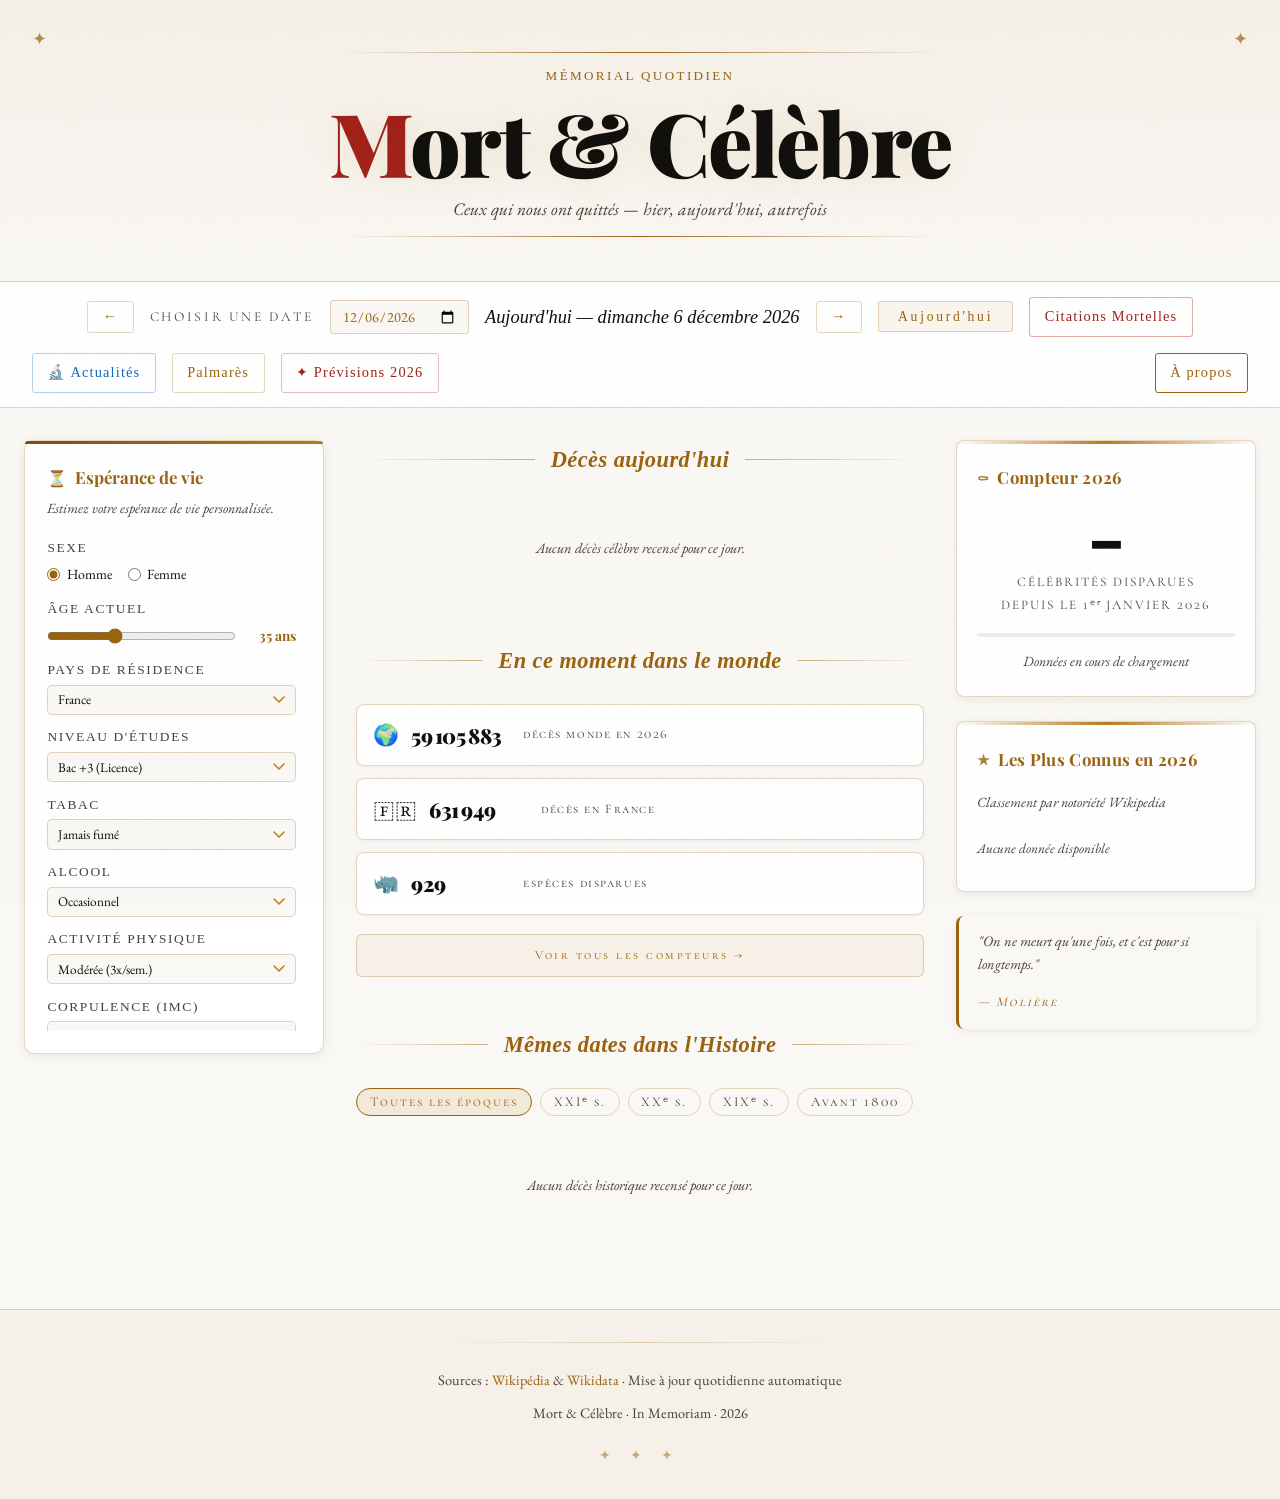
==== commit e213e9e3: "Add files via upload" ====
--- a/index.html
+++ b/index.html
@@ -25,7 +25,7 @@
     <div class="header-inner">
       <p class="header-kicker">Mémorial Quotidien</p>
       <h1 class="site-title">Mort &amp; Célèbre</h1>
-      <p class="header-sub">Mourir est le privilège des vivants</p>
+      <p class="header-sub">Ceux qui nous ont quittés — hier, aujourd'hui, autrefois</p>
     </div>
     <div class="header-rule"></div>
   </header>
@@ -42,6 +42,7 @@
       <button class="nav-btn" id="btn-next" title="Jour suivant">&#8594;</button>
       <button class="nav-btn today-btn" id="btn-today">Aujourd'hui</button>
       <a href="citations.html" class="nav-btn citations-btn">Citations Mortelles</a>
+      <a href="actualites.html" class="nav-btn" style="border-color:rgba(21,101,192,0.3);color:#1565c0">🔬 Actualités</a>
       <a href="palmares.html" class="nav-btn palmares-btn">Palmarès</a>
       <a href="previsions.html" class="nav-btn" style="color:var(--red-death);border-color:rgba(184,42,34,0.3)">✦ Prévisions 2026</a>
       <a href="a-propos.html" class="nav-btn about-btn">À propos</a>
